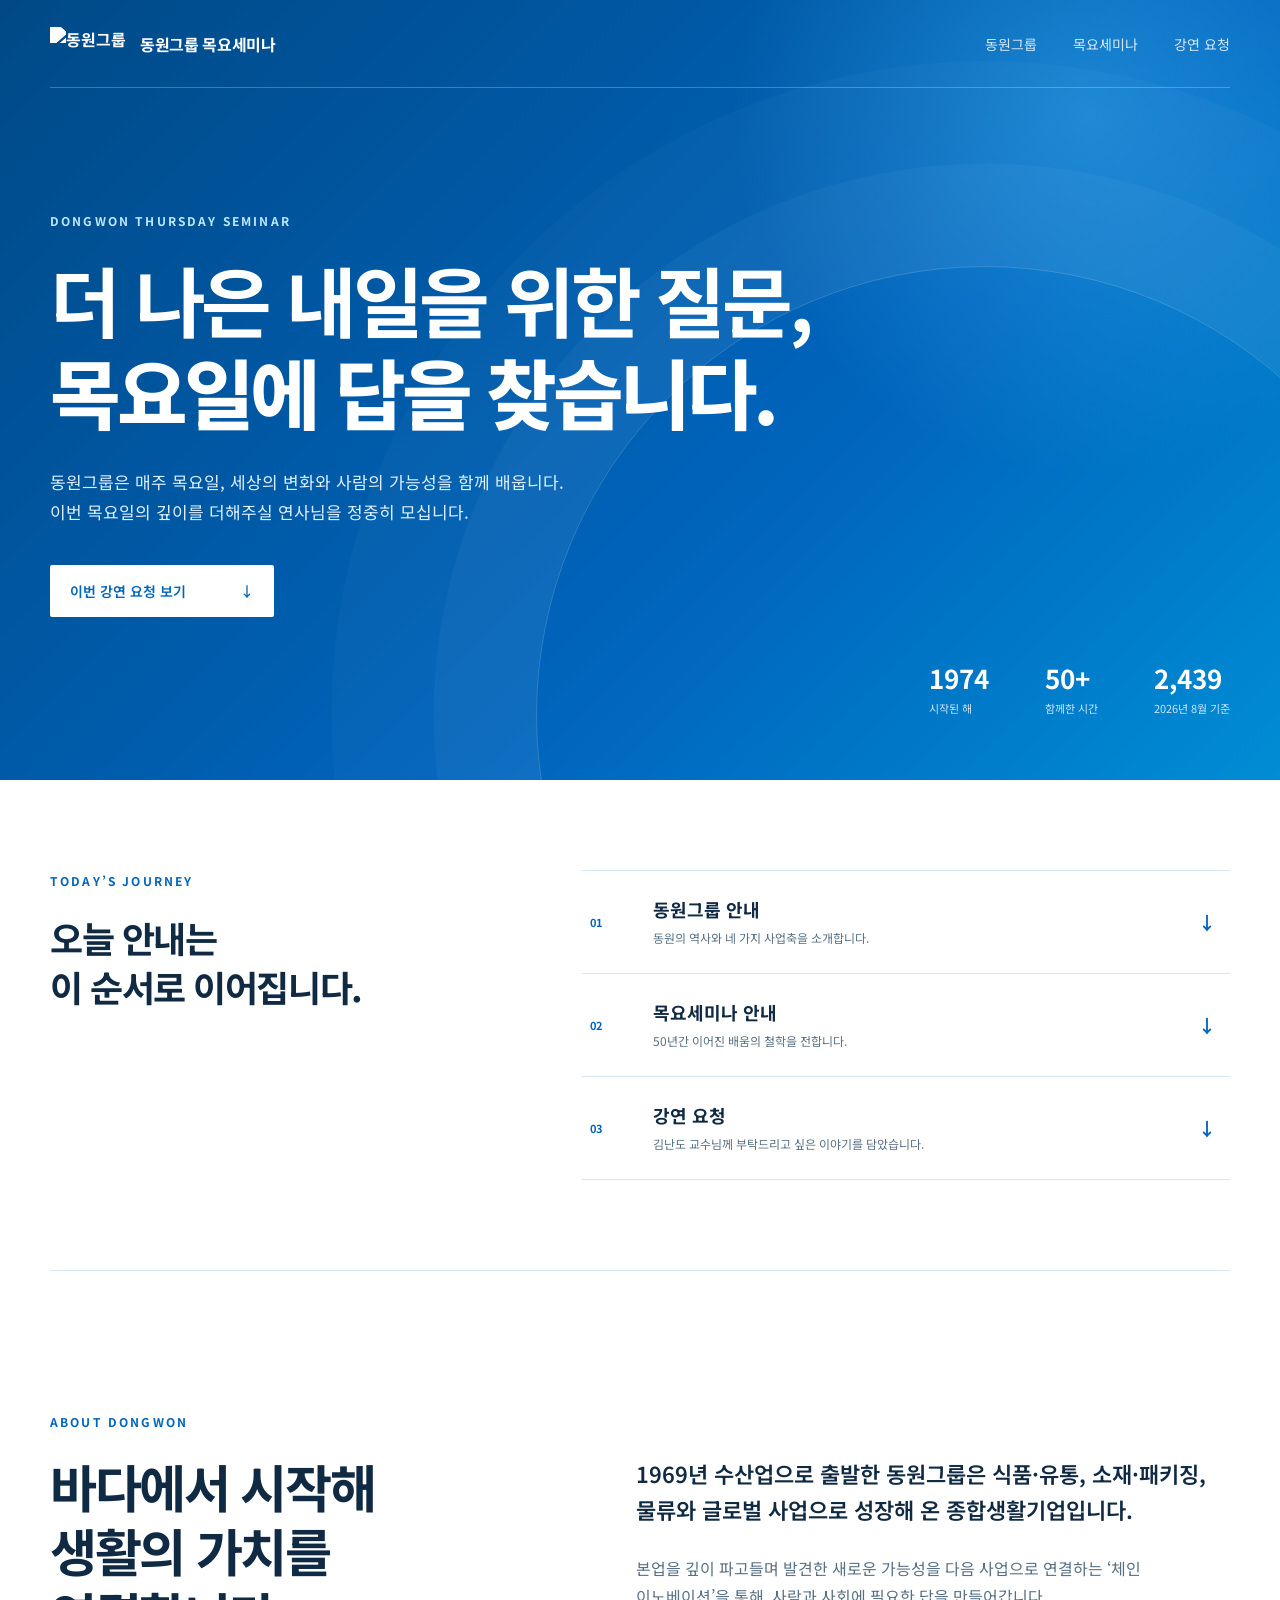
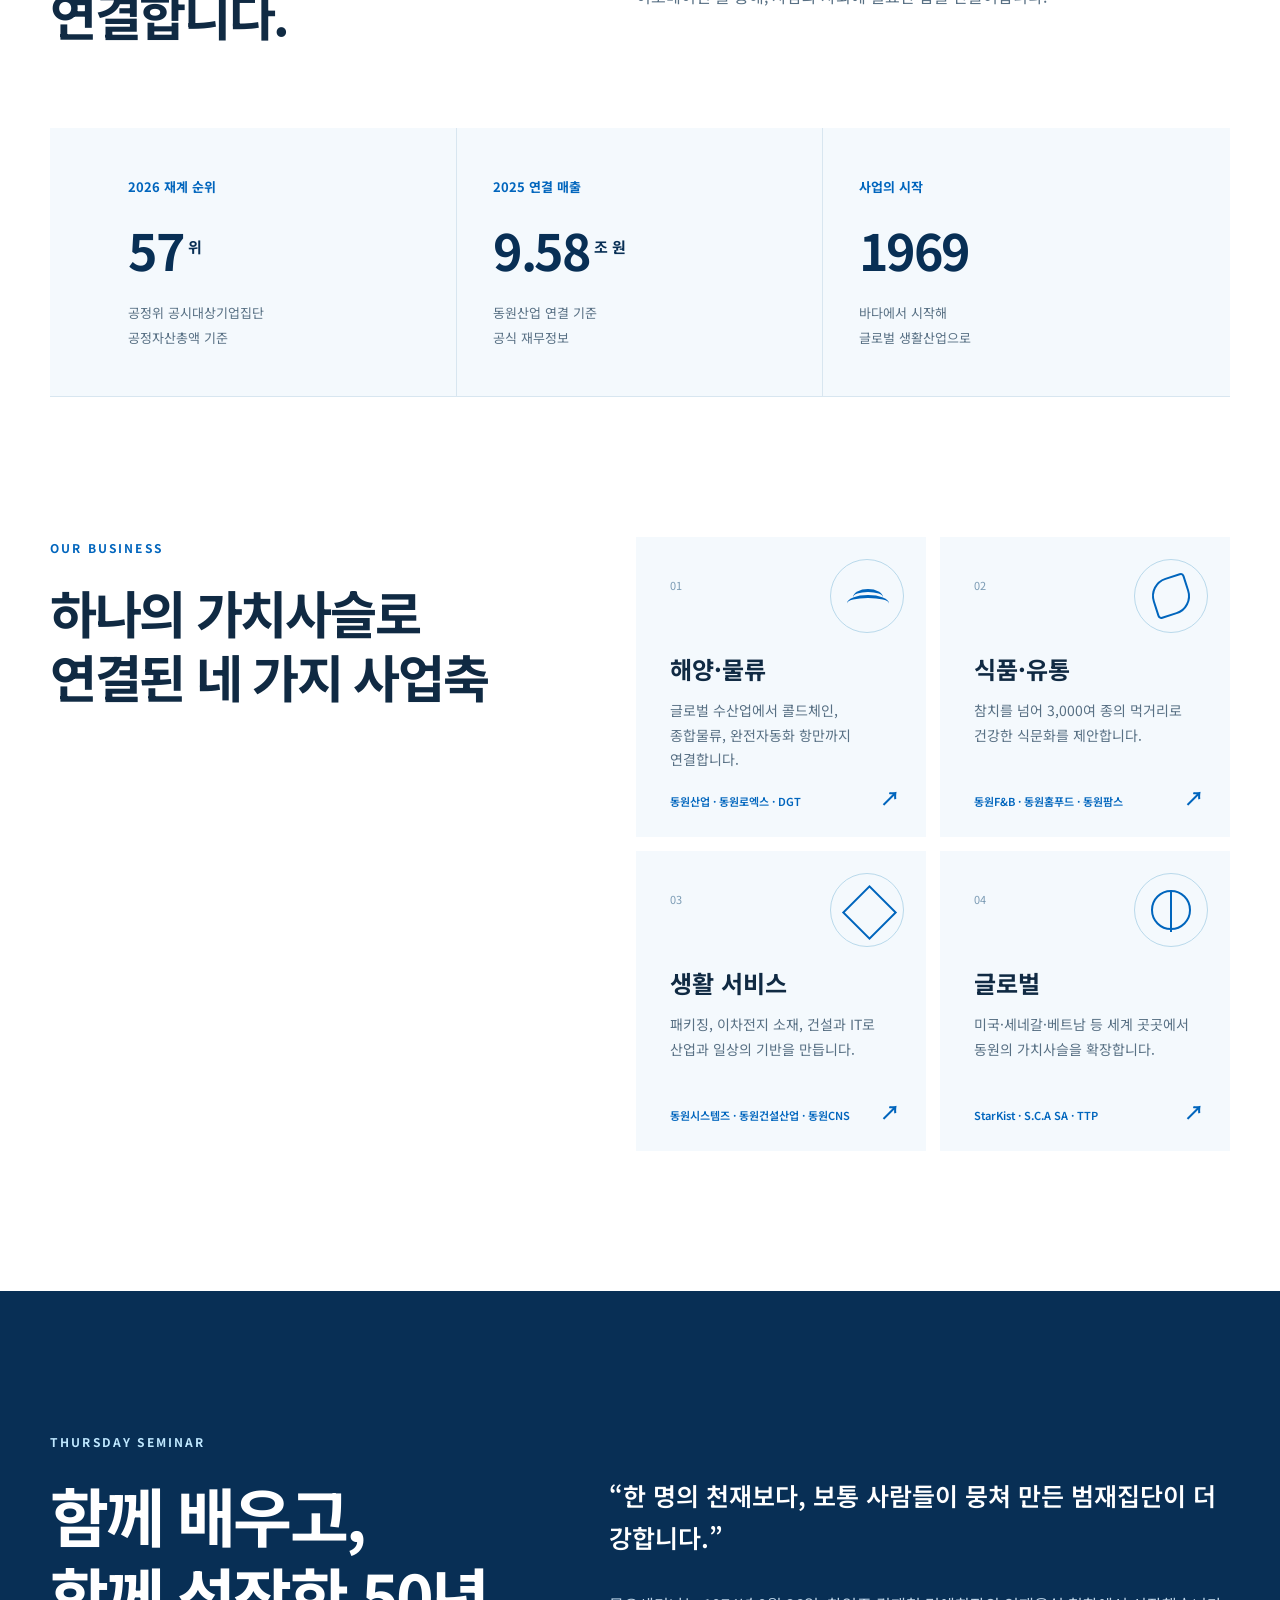
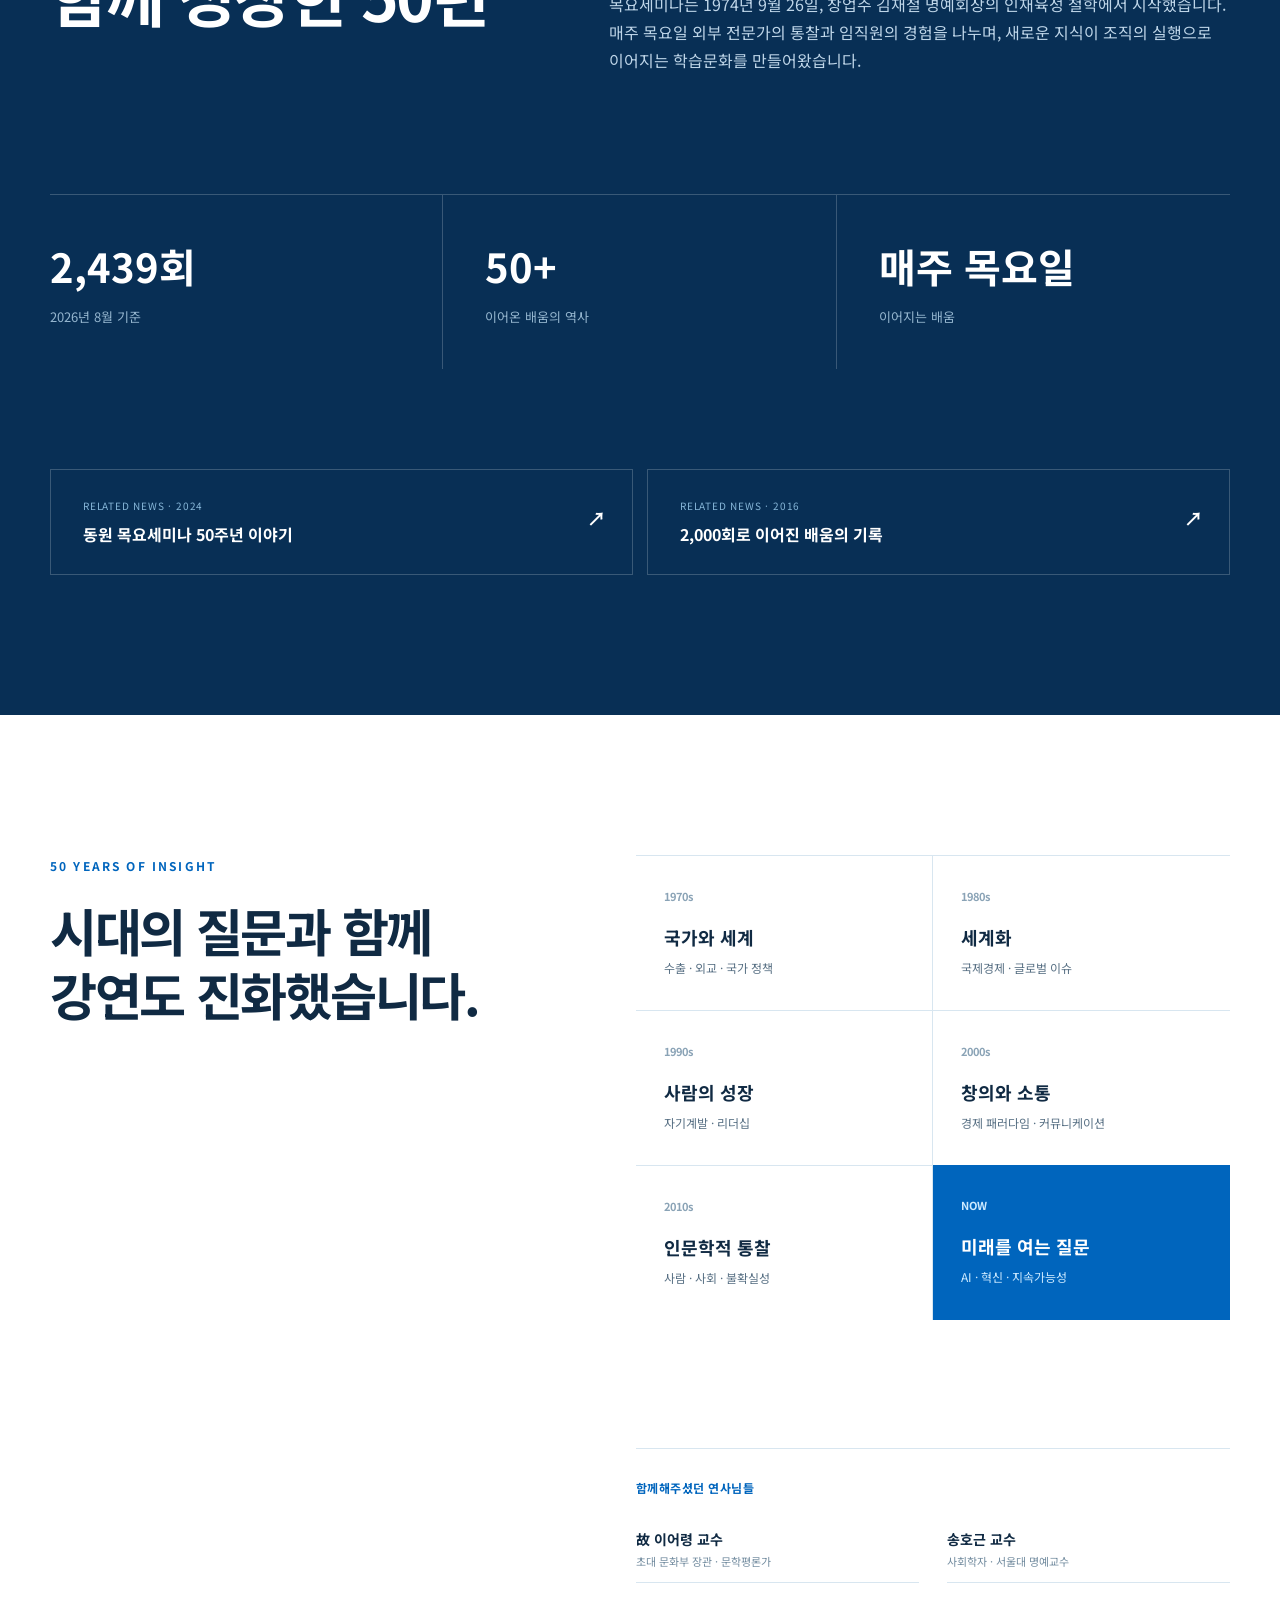
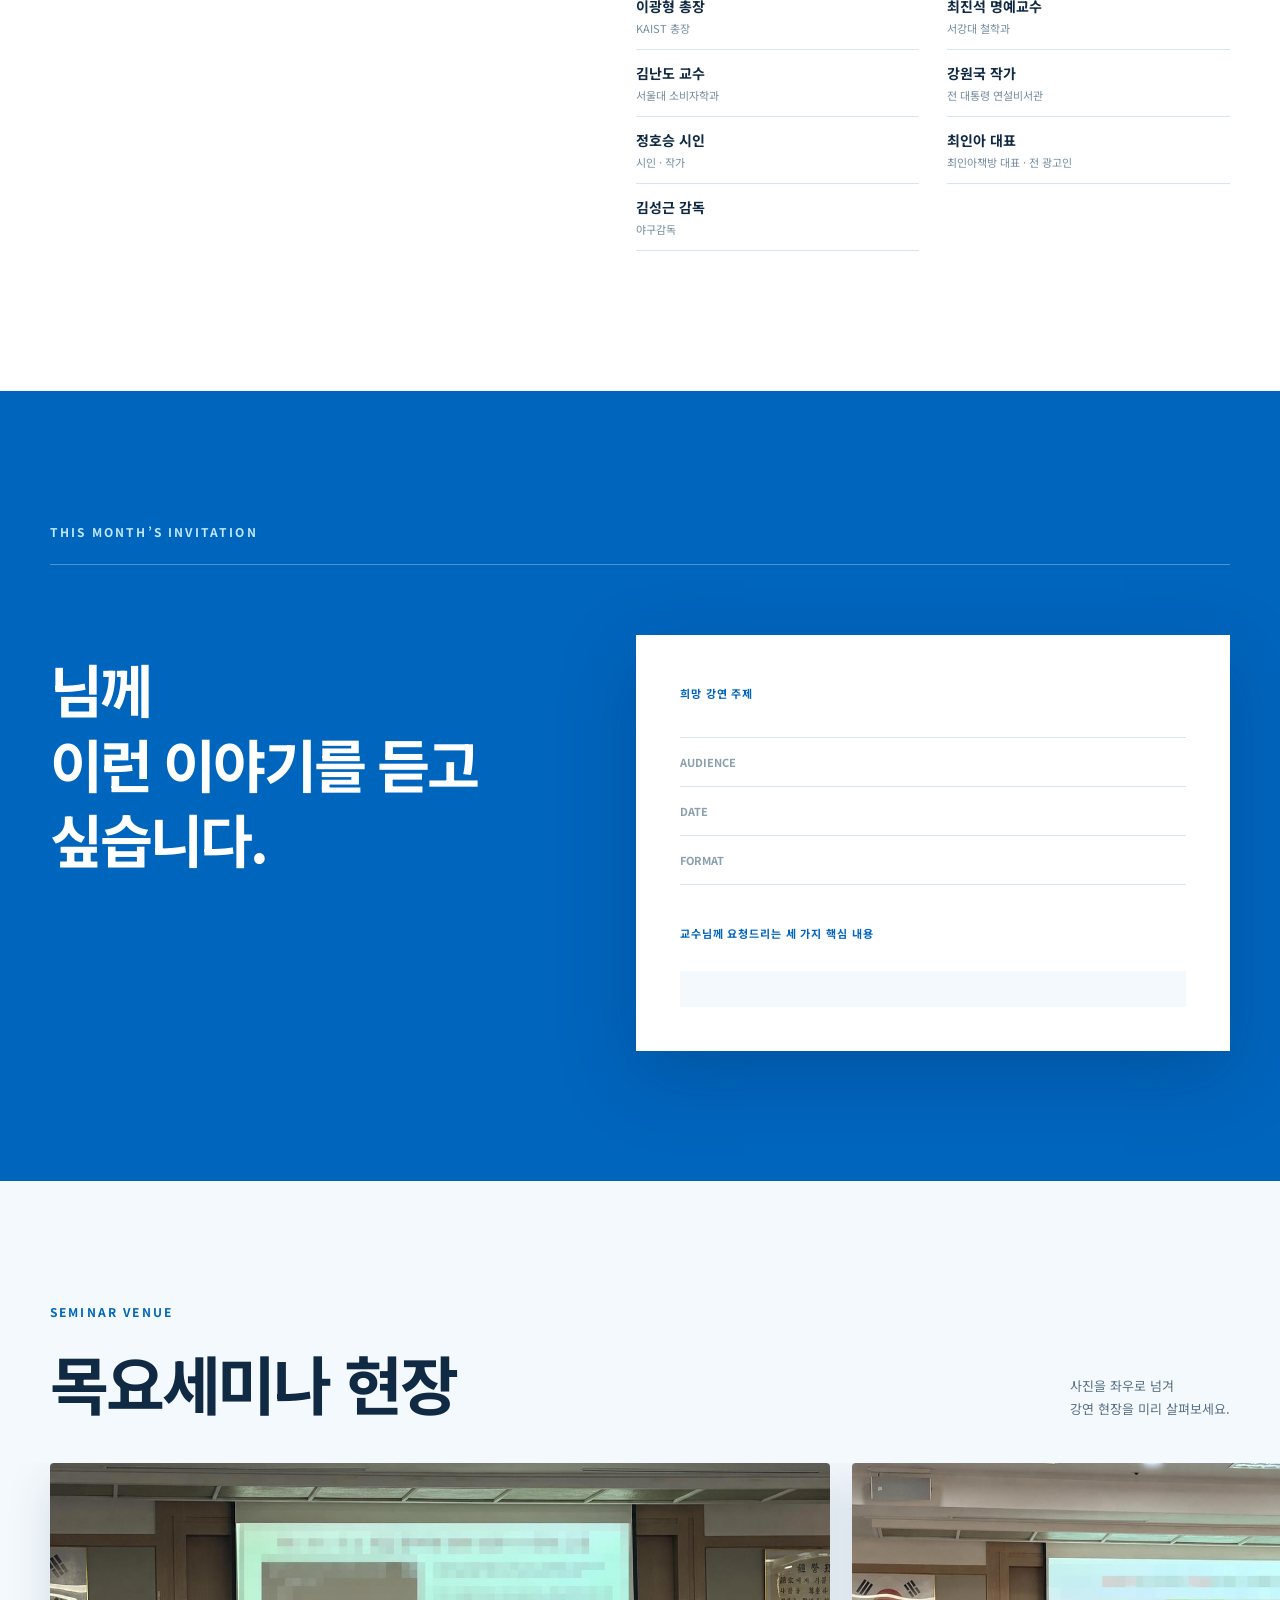
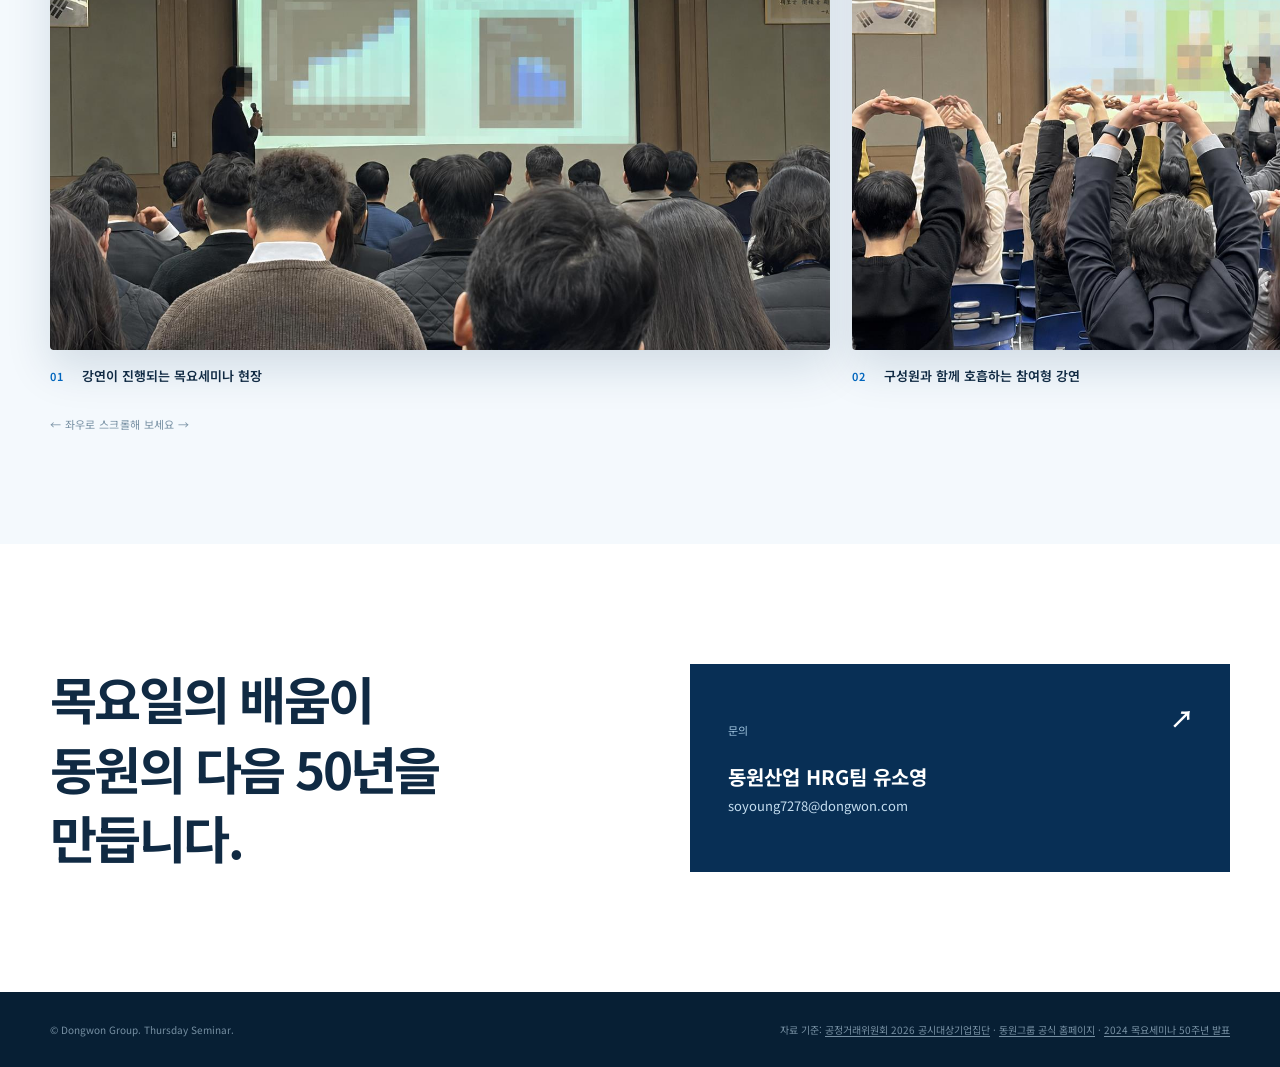
==== december/index.html @ 6bb2619d "Add December seminar invitation for Professor Kim Ran-do" ====
<!doctype html><html lang="ko"><head><meta charset="UTF-8" /><meta name="viewport" content="width=device-width, initial-scale=1.0" /><meta name="description" content="동원그룹과 목요세미나를 소개하고 김난도 교수님께 2026년 12월 강연을 정중히 제안드리는 안내 페이지입니다." /><meta name="theme-color" content="#0065bd" /><title>동원그룹 12월 목요세미나 | 김난도 교수님 초청 안내</title><link rel="preconnect" href="https://fonts.googleapis.com" /><link rel="preconnect" href="https://fonts.gstatic.com" crossorigin /><link href="https://fonts.googleapis.com/css2?family=Noto+Sans+KR:wght@400;500;600;700;800&display=swap" rel="stylesheet" /><link rel="stylesheet" href="../styles.css?v=20260730-final" /></head><body><header class="site-header"><a class="brand" href="#top" aria-label="동원그룹 목요세미나 처음으로"><span class="brand-ci"><img src="https://www.dongwon.com/asset/image/logo/ci_dongwon_group.svg" alt="동원그룹" /></span><span class="brand-title">동원그룹 목요세미나</span></a><nav aria-label="주요 메뉴"><a href="#dongwon">동원그룹</a><a href="#seminar">목요세미나</a><a href="#invitation">강연 요청</a></nav></header><main id="top"><section class="hero" aria-labelledby="hero-title"><div class="hero-lines" aria-hidden="true"></div><div class="hero-inner"><p class="eyebrow light">DONGWON THURSDAY SEMINAR</p><h1 id="hero-title">더 나은 내일을 위한 질문,<br /><span>목요일에 답을 찾습니다.</span></h1><p class="hero-copy"><span>동원그룹은 매주 목요일, 세상의 변화와 사람의 가능성을 함께 배웁니다.</span><span>이번 목요일의 깊이를 더해주실 연사님을 정중히 모십니다.</span></p><a class="button button-white" href="#invitation">이번 강연 요청 보기 <span aria-hidden="true">↓</span></a></div><div class="hero-index" aria-label="목요세미나 주요 수치"><div><strong>1974</strong><span>시작된 해</span></div><div><strong>50+</strong><span>함께한 시간</span></div><div><strong>2,439</strong><span>2026년 8월 기준</span></div></div></section><section class="journey" aria-labelledby="journey-title"><div class="journey-intro"><p class="eyebrow">TODAY’S JOURNEY</p><h2 id="journey-title">오늘 안내는<br />이 순서로 이어집니다.</h2></div><ol class="journey-list"><li><a href="#dongwon"><span>01</span><div><strong>동원그룹 안내</strong><p>동원의 역사와 네 가지 사업축을 소개합니다.</p></div><b aria-hidden="true">↓</b></a></li><li><a href="#seminar"><span>02</span><div><strong>목요세미나 안내</strong><p>50년간 이어진 배움의 철학을 전합니다.</p></div><b aria-hidden="true">↓</b></a></li><li><a href="#invitation"><span>03</span><div><strong>강연 요청</strong><p>김난도 교수님께 부탁드리고 싶은 이야기를 담았습니다.</p></div><b aria-hidden="true">↓</b></a></li></ol></section><section class="section intro" id="dongwon" aria-labelledby="dongwon-title"><div class="section-heading"><p class="eyebrow">ABOUT DONGWON</p><h2 id="dongwon-title">바다에서 시작해<br />생활의 가치를 연결합니다.</h2></div><div class="intro-copy"><p class="lead">1969년 수산업으로 출발한 동원그룹은 식품·유통, 소재·패키징, 물류와 글로벌 사업으로 성장해 온 종합생활기업입니다.</p><p>본업을 깊이 파고들며 발견한 새로운 가능성을 다음 사업으로 연결하는 ‘체인 이노베이션’을 통해, 사람과 사회에 필요한 답을 만들어갑니다.</p></div></section><section class="facts" aria-label="동원그룹 주요 현황"><article><p>2026 재계 순위</p><strong>57<sup>위</sup></strong><span>공정위 공시대상기업집단<br />공정자산총액 기준</span></article><article><p>2025 연결 매출</p><strong>9.58<sup>조 원</sup></strong><span>동원산업 연결 기준<br />공식 재무정보</span></article><article><p>사업의 시작</p><strong>1969</strong><span>바다에서 시작해<br />글로벌 생활산업으로</span></article></section><section class="section business" aria-labelledby="business-title"><div class="section-heading"><p class="eyebrow">OUR BUSINESS</p><h2 id="business-title">하나의 가치사슬로<br />연결된 네 가지 사업축</h2></div><div class="business-grid"><a href="https://www.dongwon.com/kr/business/dongwon-industries" target="_blank" rel="noreferrer" aria-label="동원그룹 해양·물류 사업 자세히 보기"><article><span class="business-number">01</span><div class="business-icon ocean" aria-hidden="true"></div><h3>해양·물류</h3><p>글로벌 수산업에서 콜드체인, 종합물류, 완전자동화 항만까지 연결합니다.</p><span class="companies">동원산업 · 동원로엑스 · DGT</span><b class="card-link" aria-hidden="true">↗</b></article></a><a href="https://www.dongwon.com/kr/business/dongwon-fnb" target="_blank" rel="noreferrer" aria-label="동원그룹 식품·유통 사업 자세히 보기"><article><span class="business-number">02</span><div class="business-icon food" aria-hidden="true"></div><h3>식품·유통</h3><p>참치를 넘어 3,000여 종의 먹거리로 건강한 식문화를 제안합니다.</p><span class="companies">동원F&amp;B · 동원홈푸드 · 동원팜스</span><b class="card-link" aria-hidden="true">↗</b></article></a><a href="https://www.dongwon.com/kr/business/dongwon-systems" target="_blank" rel="noreferrer" aria-label="동원그룹 생활 서비스 사업 자세히 보기"><article><span class="business-number">03</span><div class="business-icon life" aria-hidden="true"></div><h3>생활 서비스</h3><p>패키징, 이차전지 소재, 건설과 IT로 산업과 일상의 기반을 만듭니다.</p><span class="companies">동원시스템즈 · 동원건설산업 · 동원CNS</span><b class="card-link" aria-hidden="true">↗</b></article></a><a href="https://www.dongwon.com/kr/business/starkist" target="_blank" rel="noreferrer" aria-label="동원그룹 글로벌 사업 자세히 보기"><article><span class="business-number">04</span><div class="business-icon global" aria-hidden="true"></div><h3>글로벌</h3><p>미국·세네갈·베트남 등 세계 곳곳에서 동원의 가치사슬을 확장합니다.</p><span class="companies">StarKist · S.C.A SA · TTP</span><b class="card-link" aria-hidden="true">↗</b></article></a></div></section><section class="seminar" id="seminar" aria-labelledby="seminar-title"><div class="seminar-inner"><div class="section-heading inverse"><p class="eyebrow light">THURSDAY SEMINAR</p><h2 id="seminar-title">함께 배우고,<br />함께 성장한 50년</h2></div><div class="seminar-story"><p class="quote">“한 명의 천재보다, 보통 사람들이 뭉쳐 만든 범재집단이 더 강합니다.”</p><p>목요세미나는 1974년 9월 26일, 창업주 김재철 명예회장의 인재육성 철학에서 시작했습니다. 매주 목요일 외부 전문가의 통찰과 임직원의 경험을 나누며, 새로운 지식이 조직의 실행으로 이어지는 학습문화를 만들어왔습니다.</p></div><div class="seminar-stats"><div><strong>2,439회</strong><span>2026년 8월 기준</span></div><div><strong>50+</strong><span>이어온 배움의 역사</span></div><div><strong>매주 목요일</strong><span>이어지는 배움</span></div></div><div class="seminar-news"><a href="https://www.mk.co.kr/news/business/11125738" target="_blank" rel="noreferrer"><span>RELATED NEWS · 2024</span><strong>동원 목요세미나 50주년 이야기</strong><b aria-hidden="true">↗</b></a><a href="https://www.edaily.co.kr/News/Read?mediaCodeNo=257&newsId=02952006612680080" target="_blank" rel="noreferrer"><span>RELATED NEWS · 2016</span><strong>2,000회로 이어진 배움의 기록</strong><b aria-hidden="true">↗</b></a></div></div></section><section class="section evolution" aria-labelledby="evolution-title"><div class="section-heading"><p class="eyebrow">50 YEARS OF INSIGHT</p><h2 id="evolution-title">시대의 질문과 함께<br />강연도 진화했습니다.</h2></div><div class="timeline"><article><time>1970s</time><h3>국가와 세계</h3><p>수출 · 외교 · 국가 정책</p></article><article><time>1980s</time><h3>세계화</h3><p>국제경제 · 글로벌 이슈</p></article><article><time>1990s</time><h3>사람의 성장</h3><p>자기계발 · 리더십</p></article><article><time>2000s</time><h3>창의와 소통</h3><p>경제 패러다임 · 커뮤니케이션</p></article><article><time>2010s</time><h3>인문학적 통찰</h3><p>사람 · 사회 · 불확실성</p></article><article class="active"><time>NOW</time><h3>미래를 여는 질문</h3><p>AI · 혁신 · 지속가능성</p></article></div><div class="speakers"><p>함께해주셨던 연사님들</p><ul><li><strong>故 이어령 교수</strong><span>초대 문화부 장관 · 문학평론가</span></li><li><strong>송호근 교수</strong><span>사회학자 · 서울대 명예교수</span></li><li><strong>이광형 총장</strong><span>KAIST 총장</span></li><li><strong>최진석 명예교수</strong><span>서강대 철학과</span></li><li><strong>김난도 교수</strong><span>서울대 소비자학과</span></li><li><strong>강원국 작가</strong><span>전 대통령 연설비서관</span></li><li><strong>정호승 시인</strong><span>시인 · 작가</span></li><li><strong>최인아 대표</strong><span>최인아책방 대표 · 전 광고인</span></li><li><strong>김성근 감독</strong><span>야구감독</span></li></ul></div></section><section class="invitation" id="invitation" aria-labelledby="invite-title"><div class="invite-top"><p class="eyebrow light">THIS MONTH’S INVITATION</p><p class="invite-month" id="brief-month"></p></div><div class="invite-grid"><div class="invite-title"><p id="brief-kicker"></p><h2 id="invite-title"><span id="brief-speaker"></span>님께<br />이런 이야기를 듣고 싶습니다.</h2></div><div class="brief-card"><div class="brief-topic"><span>희망 강연 주제</span><h3 id="brief-topic"></h3></div><p id="brief-background"></p><dl><div><dt>Audience</dt><dd id="brief-audience"></dd></div><div><dt>Date</dt><dd id="brief-date"></dd></div><div><dt>Format</dt><dd id="brief-format"></dd></div></dl><div class="questions"><span>교수님께 요청드리는 세 가지 핵심 내용</span><ol id="brief-questions"></ol></div><p class="brief-note" id="brief-note"></p></div></div></section><section class="venue-gallery" aria-labelledby="venue-title"><div class="venue-heading"><div><p class="eyebrow">SEMINAR VENUE</p><h2 id="venue-title">목요세미나 현장</h2></div><p class="venue-guide">사진을 좌우로 넘겨<br />강연 현장을 미리 살펴보세요.</p></div><div class="venue-scroll" tabindex="0" role="region" aria-label="목요세미나 현장 사진. 좌우로 스크롤하여 볼 수 있습니다."><figure><img src="../assets/seminar-venue-1.jpg" alt="연사 얼굴과 발표자료를 모자이크 처리한 목요세미나 강연 현장" loading="lazy" /><figcaption><span>01</span> 강연이 진행되는 목요세미나 현장</figcaption></figure><figure><img src="../assets/seminar-venue-2.jpg" alt="연사 얼굴과 교육자료를 모자이크 처리한 참여형 목요세미나 현장" loading="lazy" /><figcaption><span>02</span> 구성원과 함께 호흡하는 참여형 강연</figcaption></figure><figure><img src="../assets/seminar-venue-3.jpg" alt="스크린과 연단이 마련된 동원그룹 목요세미나 강연장" loading="lazy" /><figcaption><span>03</span> 연사를 맞이할 목요세미나 강연장</figcaption></figure></div><p class="venue-swipe" aria-hidden="true">← 좌우로 스크롤해 보세요 →</p></section><section class="closing"><p>목요일의 배움이<br />동원의 다음 50년을 만듭니다.</p><a class="contact-link" href="mailto:soyoung7278@dongwon.com?subject=%EB%8F%99%EC%9B%90%EA%B7%B8%EB%A3%B9%20%EB%AA%A9%EC%9A%94%EC%84%B8%EB%AF%B8%EB%82%98%20%EB%AC%B8%EC%9D%98"><span>문의</span><strong>동원산업 HRG팀 유소영</strong><em>soyoung7278@dongwon.com</em><b aria-hidden="true">↗</b></a></section></main><footer><span>© Dongwon Group. Thursday Seminar.</span><span class="sources">자료 기준: <a href="https://www.korea.kr/briefing/policyBriefingView.do?newsId=156759051" target="_blank" rel="noreferrer">공정거래위원회 2026 공시대상기업집단</a> · <a href="https://www.dongwon.com/kr" target="_blank" rel="noreferrer">동원그룹 공식 홈페이지</a> · <a href="https://www.mk.co.kr/news/business/11125738" target="_blank" rel="noreferrer">2024 목요세미나 50주년 발표</a></span></footer><a class="mobile-contact" href="mailto:soyoung7278@dongwon.com?subject=%EB%8F%99%EC%9B%90%EA%B7%B8%EB%A3%B9%20%EB%AA%A9%EC%9A%94%EC%84%B8%EB%AF%B8%EB%82%98%20%EB%AC%B8%EC%9D%98">유소영 담당자에게 문의하기</a><script src="./content/monthly-brief.js"></script><script src="../script.js"></script></body></html>
---- styles.css ----
:root {
  --blue: #0065bd;
  --deep: #003b72;
  --navy: #082f55;
  --sky: #dff3ff;
  --pale: #f4f9fd;
  --ink: #102a43;
  --muted: #587084;
  --line: #d8e6f0;
  --white: #fff;
}

* { box-sizing: border-box; }
html { scroll-behavior: smooth; }
body {
  margin: 0;
  color: var(--ink);
  background: var(--white);
  font-family: "Noto Sans KR", Arial, sans-serif;
  word-break: keep-all;
}
a { color: inherit; text-decoration: none; }
p { margin: 0; line-height: 1.75; }

.site-header {
  position: absolute;
  z-index: 10;
  top: 0;
  left: 50%;
  width: min(1180px, calc(100% - 48px));
  height: 88px;
  display: flex;
  align-items: center;
  justify-content: space-between;
  color: var(--white);
  transform: translateX(-50%);
  border-bottom: 1px solid rgba(255,255,255,.24);
}
body > .site-header ~ .site-header { display: none; }
.brand {
  display: flex;
  align-items: center;
  gap: 14px;
  font-weight: 700;
}
.brand-ci {
  display: flex;
  align-items: center;
  height: 38px;
}
.brand-ci img {
  display: block;
  width: auto;
  height: 34px;
  filter: brightness(0) invert(1);
}
.brand-title {
  font-size: 16px;
  letter-spacing: -.02em;
}
nav { display: flex; gap: 36px; font-size: 14px; }
nav a { opacity: .82; transition: opacity .2s; }
nav a:hover, nav a:focus-visible { opacity: 1; }

.hero {
  position: relative;
  min-height: 780px;
  overflow: hidden;
  color: var(--white);
  background:
    radial-gradient(circle at 85% 15%, rgba(71,192,255,.38), transparent 28%),
    linear-gradient(135deg, #004986 0%, #0065bd 62%, #008dd4 100%);
}
.hero::after {
  content: "";
  position: absolute;
  right: -12vw;
  bottom: -30vw;
  width: 70vw;
  height: 70vw;
  border: 1px solid rgba(255,255,255,.18);
  border-radius: 50%;
  box-shadow: 0 0 0 8vw rgba(255,255,255,.035), 0 0 0 16vw rgba(255,255,255,.025);
}
.hero-lines {
  position: absolute;
  inset: 0;
  opacity: .2;
  background-image: linear-gradient(90deg, transparent 49.9%, rgba(255,255,255,.3) 50%, transparent 50.1%);
  background-size: 25% 100%;
}
.hero-inner {
  position: relative;
  z-index: 2;
  width: min(1180px, calc(100% - 48px));
  margin: 0 auto;
  padding-top: 210px;
}
.eyebrow {
  margin-bottom: 22px;
  color: var(--blue);
  font-size: 12px;
  font-weight: 700;
  letter-spacing: .18em;
}
.eyebrow.light { color: #bfe8ff; }
.hero h1 {
  max-width: 860px;
  margin: 0;
  font-size: clamp(46px, 6vw, 80px);
  line-height: 1.2;
  letter-spacing: -.055em;
}
.hero h1 span {
  font-family: "Noto Sans KR", Arial, sans-serif;
  font-weight: 800;
  letter-spacing: -.055em;
}
.hero-copy { max-width: none; margin: 30px 0 38px; color: #dcefff; font-size: 17px; }
.hero-copy span { display: block; white-space: nowrap; }
.button {
  display: inline-flex;
  align-items: center;
  gap: 54px;
  padding: 16px 20px;
  border-radius: 2px;
  font-size: 14px;
  font-weight: 600;
}
.button-white { color: var(--blue); background: var(--white); }
.hero-index {
  position: absolute;
  z-index: 2;
  right: max(24px, calc((100vw - 1180px) / 2));
  bottom: 64px;
  display: flex;
  gap: 56px;
}
.hero-index div { display: grid; gap: 4px; }
.hero-index strong { font-size: 26px; }
.hero-index span { color: #c7e5f8; font-size: 11px; }

.journey {
  display: grid;
  grid-template-columns: .8fr 1.2fr;
  gap: 100px;
  width: min(1180px, calc(100% - 48px));
  margin: 0 auto;
  padding: 90px 0;
  border-bottom: 1px solid var(--line);
}
.journey-intro h2 { margin: 0; font-size: 36px; line-height: 1.35; letter-spacing: -.04em; }
.journey-list { margin: 0; padding: 0; list-style: none; }
.journey-list li { border-top: 1px solid var(--line); }
.journey-list li:last-child { border-bottom: 1px solid var(--line); }
.journey-list a { display: grid; grid-template-columns: 45px 1fr 24px; gap: 18px; align-items: center; padding: 25px 8px; }
.journey-list a > span { color: var(--blue); font-size: 11px; font-weight: 700; }
.journey-list strong { display: block; margin-bottom: 5px; font-size: 18px; }
.journey-list p { color: var(--muted); font-size: 12px; }
.journey-list b { color: var(--blue); font-size: 18px; transition: transform .2s; }
.journey-list a:hover b { transform: translateY(4px); }

.section {
  width: min(1180px, calc(100% - 48px));
  margin: 0 auto;
  padding: 140px 0;
}
.intro, .business, .evolution { display: grid; grid-template-columns: .9fr 1.1fr; gap: 100px; }
.section-heading h2 {
  margin: 0;
  font-size: clamp(36px, 4vw, 54px);
  line-height: 1.25;
  letter-spacing: -.045em;
}
.intro-copy { padding-top: 44px; color: var(--muted); }
.intro-copy .lead { margin-bottom: 26px; color: var(--ink); font-size: 22px; font-weight: 600; line-height: 1.65; }

.facts {
  display: grid;
  grid-template-columns: repeat(3, 1fr);
  width: min(1180px, calc(100% - 48px));
  margin: -58px auto 0;
  padding: 0 42px;
  background: var(--pale);
}
.facts article { min-height: 255px; padding: 48px 36px; border-right: 1px solid var(--line); }
.facts article:last-child { border: 0; }
.facts p { color: var(--blue); font-size: 13px; font-weight: 700; }
.facts strong { display: block; margin: 14px 0; color: var(--navy); font-size: 50px; letter-spacing: -.05em; }
.facts sup { margin-left: 5px; font-size: 15px; letter-spacing: 0; }
.facts span { color: var(--muted); font-size: 13px; line-height: 1.6; }

.business { border-top: 1px solid var(--line); }
.business-grid { display: grid; grid-template-columns: 1fr 1fr; gap: 14px; }
.business-grid article {
  position: relative;
  min-height: 300px;
  padding: 34px;
  overflow: hidden;
  background: var(--pale);
  transition: transform .25s, background .25s;
}
.business-grid article:hover { transform: translateY(-4px); background: #eaf6ff; }
.business-number { color: #7b9bb4; font-size: 11px; }
.business-grid h3 { margin: 56px 0 12px; font-size: 24px; }
.business-grid p { color: var(--muted); font-size: 14px; }
.companies { position: absolute; bottom: 28px; color: var(--blue); font-size: 11px; font-weight: 600; }
.card-link { position: absolute; right: 26px; bottom: 25px; color: var(--blue); font-size: 20px; }
.business-icon {
  position: absolute;
  top: 22px;
  right: 22px;
  width: 74px;
  height: 74px;
  border: 1px solid #b9d9eb;
  border-radius: 50%;
}
.business-icon::before, .business-icon::after { content: ""; position: absolute; }
.ocean::before { left: 16px; top: 35px; width: 42px; height: 14px; border-top: 3px solid var(--blue); border-radius: 50%; }
.ocean::after { left: 22px; top: 29px; width: 30px; height: 14px; border-top: 3px solid var(--blue); border-radius: 50%; }
.food::before { inset: 17px; border: 2px solid var(--blue); border-radius: 50% 4px 50% 4px; transform: rotate(-18deg); }
.life::before { left: 19px; top: 19px; width: 35px; height: 35px; border: 2px solid var(--blue); transform: rotate(45deg); }
.global::before { inset: 16px; border: 2px solid var(--blue); border-radius: 50%; }
.global::after { left: 35px; top: 16px; width: 2px; height: 42px; background: var(--blue); }

.seminar { color: var(--white); background: var(--navy); }
.seminar-inner {
  display: grid;
  grid-template-columns: .85fr 1.15fr;
  gap: 100px;
  width: min(1180px, calc(100% - 48px));
  margin: 0 auto;
  padding: 140px 0;
}
.section-heading.inverse h2 { font-size: clamp(42px, 5vw, 65px); }
.seminar-story { padding-top: 44px; color: #bed5e8; }
.seminar-story .quote {
  margin-bottom: 32px;
  color: var(--white);
  font-size: 25px;
  font-weight: 600;
  line-height: 1.65;
}
.seminar-stats {
  grid-column: 1 / -1;
  display: grid;
  grid-template-columns: repeat(3, 1fr);
  margin-top: 20px;
  border-top: 1px solid rgba(255,255,255,.2);
}
.seminar-stats div { padding: 42px 0; border-right: 1px solid rgba(255,255,255,.2); }
.seminar-stats div:not(:first-child) { padding-left: 42px; }
.seminar-stats div:last-child { border: 0; }
.seminar-stats strong { display: block; margin-bottom: 8px; font-size: 40px; }
.seminar-stats span { color: #95b6cf; font-size: 13px; }
.seminar-news {
  grid-column: 1 / -1;
  display: grid;
  grid-template-columns: 1fr 1fr;
  gap: 14px;
}
.seminar-news a {
  position: relative;
  display: grid;
  gap: 9px;
  padding: 28px 32px;
  border: 1px solid rgba(255,255,255,.2);
  transition: background .2s;
}
.seminar-news a:hover { background: rgba(255,255,255,.08); }
.seminar-news span { color: #86b6d8; font-size: 10px; letter-spacing: .08em; }
.seminar-news strong { padding-right: 28px; font-size: 16px; }
.seminar-news b { position: absolute; right: 26px; top: 34px; font-size: 19px; }

.timeline { display: grid; grid-template-columns: 1fr 1fr; }
.timeline article { min-height: 155px; padding: 26px 28px; border-top: 1px solid var(--line); }
.timeline article:nth-child(odd) { border-right: 1px solid var(--line); }
.timeline time { color: #8aa3b6; font-size: 11px; font-weight: 700; }
.timeline h3 { margin: 18px 0 7px; font-size: 18px; }
.timeline p { color: var(--muted); font-size: 12px; }
.timeline .active { color: var(--white); background: var(--blue); border: 0; }
.timeline .active time, .timeline .active p { color: #cceaff; }
.speakers {
  grid-column: 2;
  margin-top: 28px;
  padding-top: 28px;
  border-top: 1px solid var(--line);
}
.speakers > p {
  margin-bottom: 18px;
  color: var(--blue);
  font-size: 12px;
  font-weight: 700;
  letter-spacing: .04em;
}
.speakers ul {
  display: grid;
  grid-template-columns: 1fr 1fr;
  gap: 0 28px;
  margin: 0;
  padding: 0;
  list-style: none;
}
.speakers li {
  display: grid;
  gap: 4px;
  padding: 13px 0;
  border-bottom: 1px solid var(--line);
}
.speakers strong {
  color: var(--ink);
  font-size: 14px;
}
.speakers span {
  color: #748da0;
  font-size: 11px;
}

.invitation { padding: 130px max(24px, calc((100vw - 1180px) / 2)); color: var(--white); background: var(--blue); }
.invite-top { display: flex; justify-content: space-between; border-bottom: 1px solid rgba(255,255,255,.3); }
.invite-month { color: #c8eaff; font-size: 13px; }
.invite-grid { display: grid; grid-template-columns: .9fr 1.1fr; gap: 100px; padding-top: 70px; }
.invite-title > p { margin-bottom: 16px; color: #c8eaff; font-size: 15px; }
.invite-title h2 { margin: 0; font-size: clamp(38px, 4.5vw, 60px); line-height: 1.3; letter-spacing: -.05em; }
.brief-card { padding: 44px; color: var(--ink); background: var(--white); box-shadow: 0 24px 70px rgba(0,38,80,.25); }
.brief-topic > span, .questions > span { color: var(--blue); font-size: 11px; font-weight: 700; letter-spacing: .08em; }
.brief-topic h3 { margin: 13px 0 25px; font-size: 28px; line-height: 1.5; }
.brief-card > p { color: var(--muted); font-size: 14px; }
.brief-card dl { margin: 34px 0; border-top: 1px solid var(--line); }
.brief-card dl div { display: grid; grid-template-columns: 100px 1fr; padding: 16px 0; border-bottom: 1px solid var(--line); }
.brief-card dt { color: #8aa0b1; font-size: 11px; font-weight: 700; text-transform: uppercase; }
.brief-card dd { margin: 0; font-size: 13px; font-weight: 600; }
.questions ol { margin: 17px 0 0; padding-left: 20px; }
.questions li { margin: 9px 0; padding-left: 5px; font-size: 14px; line-height: 1.7; }
.questions li + li { margin-top: 20px; }
.questions li strong { display: block; margin-bottom: 5px; color: var(--ink); font-size: 15px; }
.questions li p { color: var(--muted); font-size: 12px; line-height: 1.75; }
.brief-card .brief-note { margin-top: 28px; padding: 18px; color: #45657e; background: var(--pale); font-size: 12px; }

.venue-gallery {
  overflow: hidden;
  padding: 120px 0 110px;
  background: var(--pale);
}
.venue-heading {
  display: flex;
  align-items: end;
  justify-content: space-between;
  gap: 48px;
  width: min(1180px, calc(100% - 48px));
  margin: 0 auto 42px;
}
.venue-heading h2 {
  margin: 12px 0 0;
  font-size: clamp(38px, 5vw, 64px);
  line-height: 1.2;
  letter-spacing: -.05em;
}
.venue-guide {
  color: var(--muted);
  font-size: 13px;
}
.venue-scroll {
  display: flex;
  gap: 22px;
  width: 100%;
  overflow-x: auto;
  padding: 0 max(24px, calc((100vw - 1180px) / 2)) 24px;
  scroll-padding-inline: max(24px, calc((100vw - 1180px) / 2));
  scroll-snap-type: x mandatory;
  overscroll-behavior-inline: contain;
  -webkit-overflow-scrolling: touch;
}
.venue-scroll:focus-visible {
  outline: 3px solid rgba(0, 101, 189, .35);
  outline-offset: -3px;
}
.venue-scroll figure {
  flex: 0 0 min(780px, 72vw);
  margin: 0;
  scroll-snap-align: start;
}
.venue-scroll img {
  display: block;
  width: 100%;
  aspect-ratio: 16 / 10;
  object-fit: cover;
  border-radius: 4px;
  box-shadow: 0 18px 45px rgba(8, 47, 85, .14);
}
.venue-scroll figcaption {
  display: flex;
  gap: 18px;
  align-items: center;
  padding-top: 16px;
  color: var(--ink);
  font-size: 13px;
  font-weight: 600;
}
.venue-scroll figcaption span {
  color: var(--blue);
  font-size: 11px;
  letter-spacing: .08em;
}
.venue-scroll::-webkit-scrollbar { height: 5px; }
.venue-scroll::-webkit-scrollbar-track { background: #dce9f2; }
.venue-scroll::-webkit-scrollbar-thumb { background: var(--blue); border-radius: 999px; }
.venue-swipe {
  width: min(1180px, calc(100% - 48px));
  margin: 6px auto 0;
  color: #7790a3;
  font-size: 11px;
  letter-spacing: .03em;
}

.closing {
  display: grid;
  grid-template-columns: 1fr 1fr;
  gap: 100px;
  width: min(1180px, calc(100% - 48px));
  margin: 0 auto;
  padding: 120px 0;
}
.closing > p { font-size: clamp(32px, 4vw, 52px); font-weight: 700; line-height: 1.35; letter-spacing: -.05em; }
.contact-link {
  position: relative;
  display: grid;
  align-content: center;
  padding: 38px;
  color: var(--white);
  background: var(--navy);
  transition: background .25s, transform .25s;
}
.contact-link:hover { background: var(--blue); transform: translateY(-3px); }
.contact-link span { margin-bottom: 24px; color: #9fc3dd; font-size: 11px; }
.contact-link strong { font-size: 20px; }
.contact-link em { margin-top: 5px; color: #c5def0; font-size: 13px; font-style: normal; }
.contact-link b { position: absolute; top: 36px; right: 36px; font-size: 24px; }

footer {
  display: flex;
  justify-content: space-between;
  gap: 30px;
  padding: 30px max(24px, calc((100vw - 1180px) / 2));
  color: #7790a3;
  background: #071f34;
  font-size: 10px;
}
footer a { text-decoration: underline; text-underline-offset: 2px; }
.mobile-contact { display: none; }

@media (max-width: 820px) {
  body { padding-bottom: 58px; }
  .site-header { height: 70px; }
  nav { display: none; }
  .hero { min-height: 720px; }
  .hero-inner { padding-top: 155px; }
  .hero h1 { font-size: 44px; }
  .hero-copy { font-size: 15px; }
  .hero-copy span { white-space: normal; }
  .hero-index { left: 24px; right: 24px; bottom: 50px; gap: 0; justify-content: space-between; }
  .hero-index strong { font-size: 22px; }
  .section { padding: 90px 0; }
  .journey, .intro, .business, .evolution, .seminar-inner, .invite-grid, .closing { grid-template-columns: 1fr; gap: 48px; }
  .journey { padding: 70px 0; }
  .intro-copy, .seminar-story { padding-top: 0; }
  .facts { grid-template-columns: 1fr; padding: 0 26px; margin-top: 0; }
  .facts article { min-height: 190px; border-right: 0; border-bottom: 1px solid var(--line); }
  .business-grid { grid-template-columns: 1fr; }
  .seminar-inner { padding: 90px 0; }
  .seminar-stats { grid-template-columns: 1fr; }
  .seminar-stats div, .seminar-stats div:not(:first-child) { padding: 26px 0; border-right: 0; border-bottom: 1px solid rgba(255,255,255,.2); }
  .seminar-news { grid-template-columns: 1fr; }
  .timeline { grid-template-columns: 1fr; }
  .timeline article:nth-child(odd) { border-right: 0; }
  .speakers { grid-column: 1; }
  .speakers ul { grid-template-columns: 1fr; }
  .invitation { padding-top: 90px; padding-bottom: 90px; }
  .invite-month { display: none; }
  .brief-card { padding: 28px 24px; }
  .venue-gallery { padding: 86px 0 78px; }
  .venue-heading { align-items: start; flex-direction: column; gap: 20px; margin-bottom: 30px; }
  .venue-guide br { display: none; }
  .venue-scroll { gap: 14px; }
  .venue-scroll figure { flex-basis: 86vw; }
  .venue-scroll img { aspect-ratio: 4 / 3; }
  .closing { padding: 90px 0; }
  footer { flex-direction: column; }
  .mobile-contact {
    position: fixed;
    z-index: 20;
    display: grid;
    place-items: center;
    left: 0;
    right: 0;
    bottom: 0;
    height: 58px;
    color: var(--white);
    background: var(--blue);
    font-size: 14px;
    font-weight: 700;
    box-shadow: 0 -8px 28px rgba(0,47,91,.18);
  }
}

@media (prefers-reduced-motion: reduce) {
  html { scroll-behavior: auto; }
  *, *::before, *::after { transition: none !important; }
}
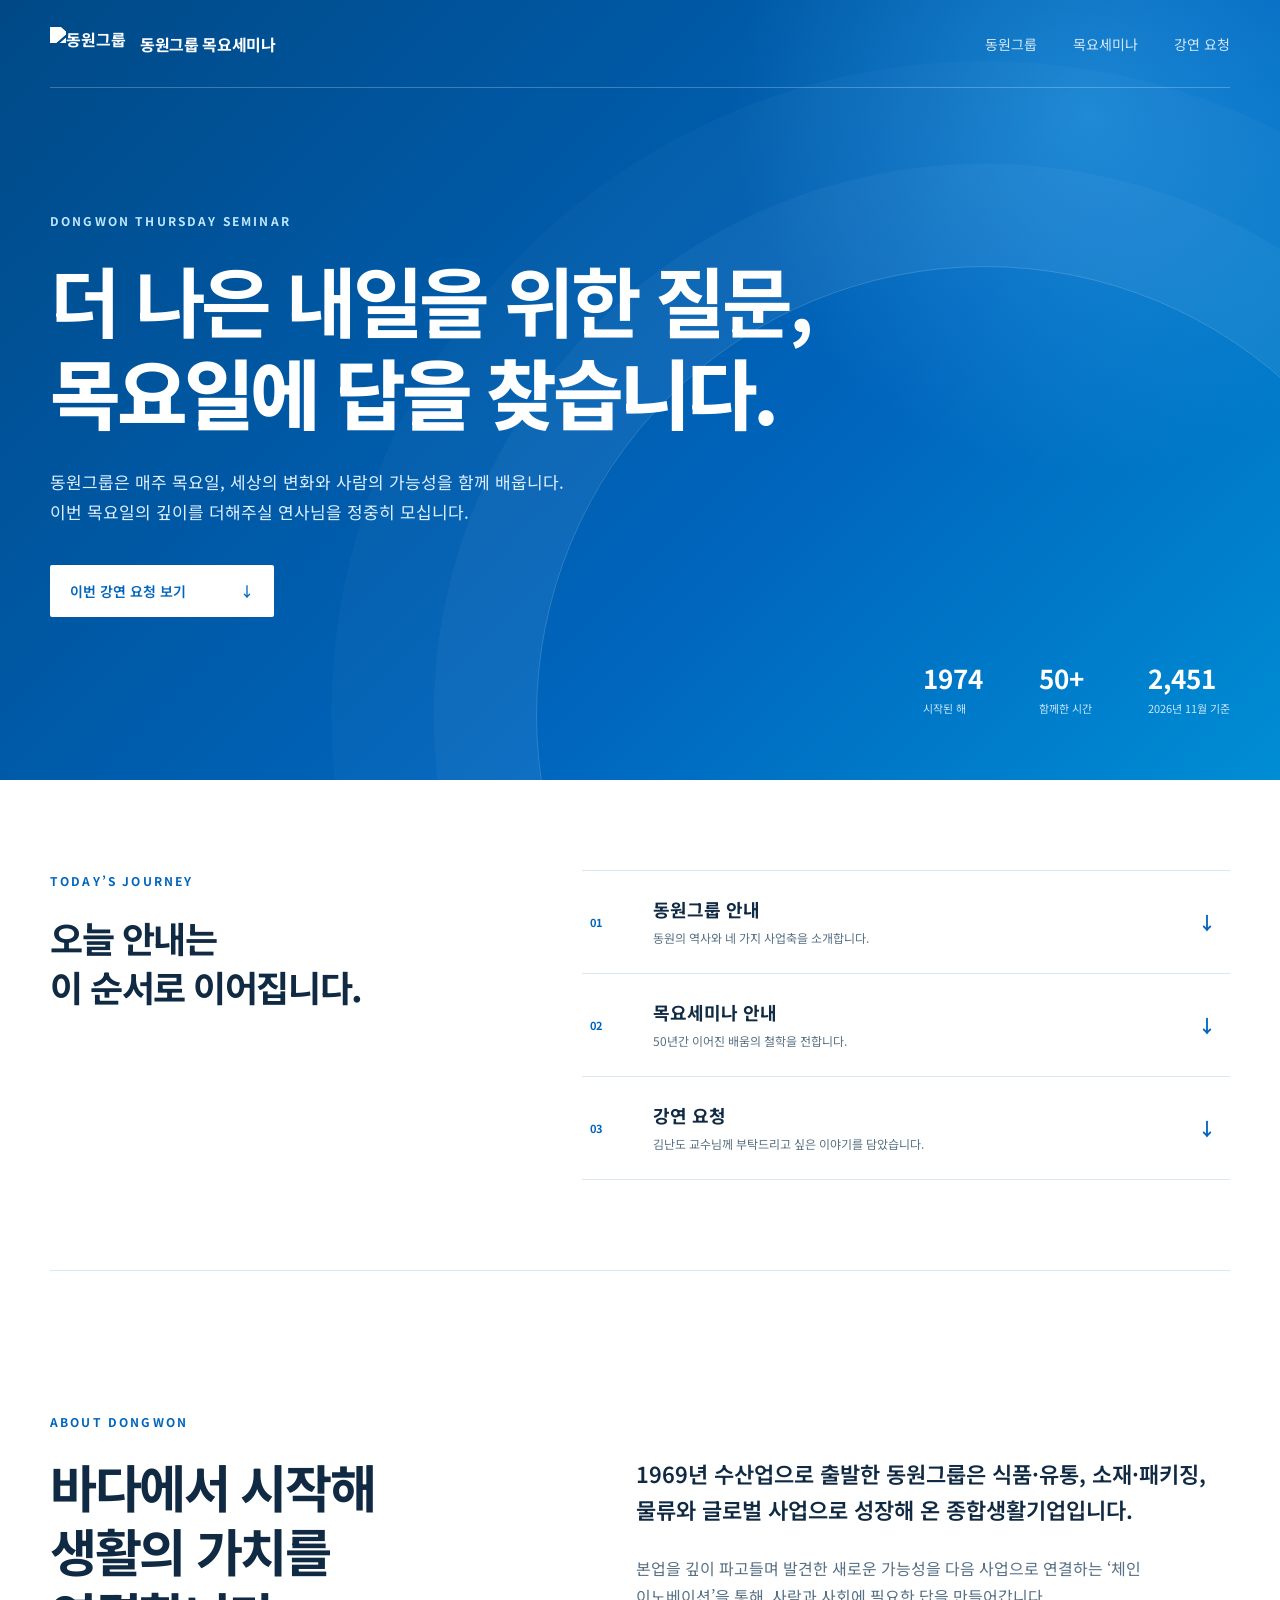
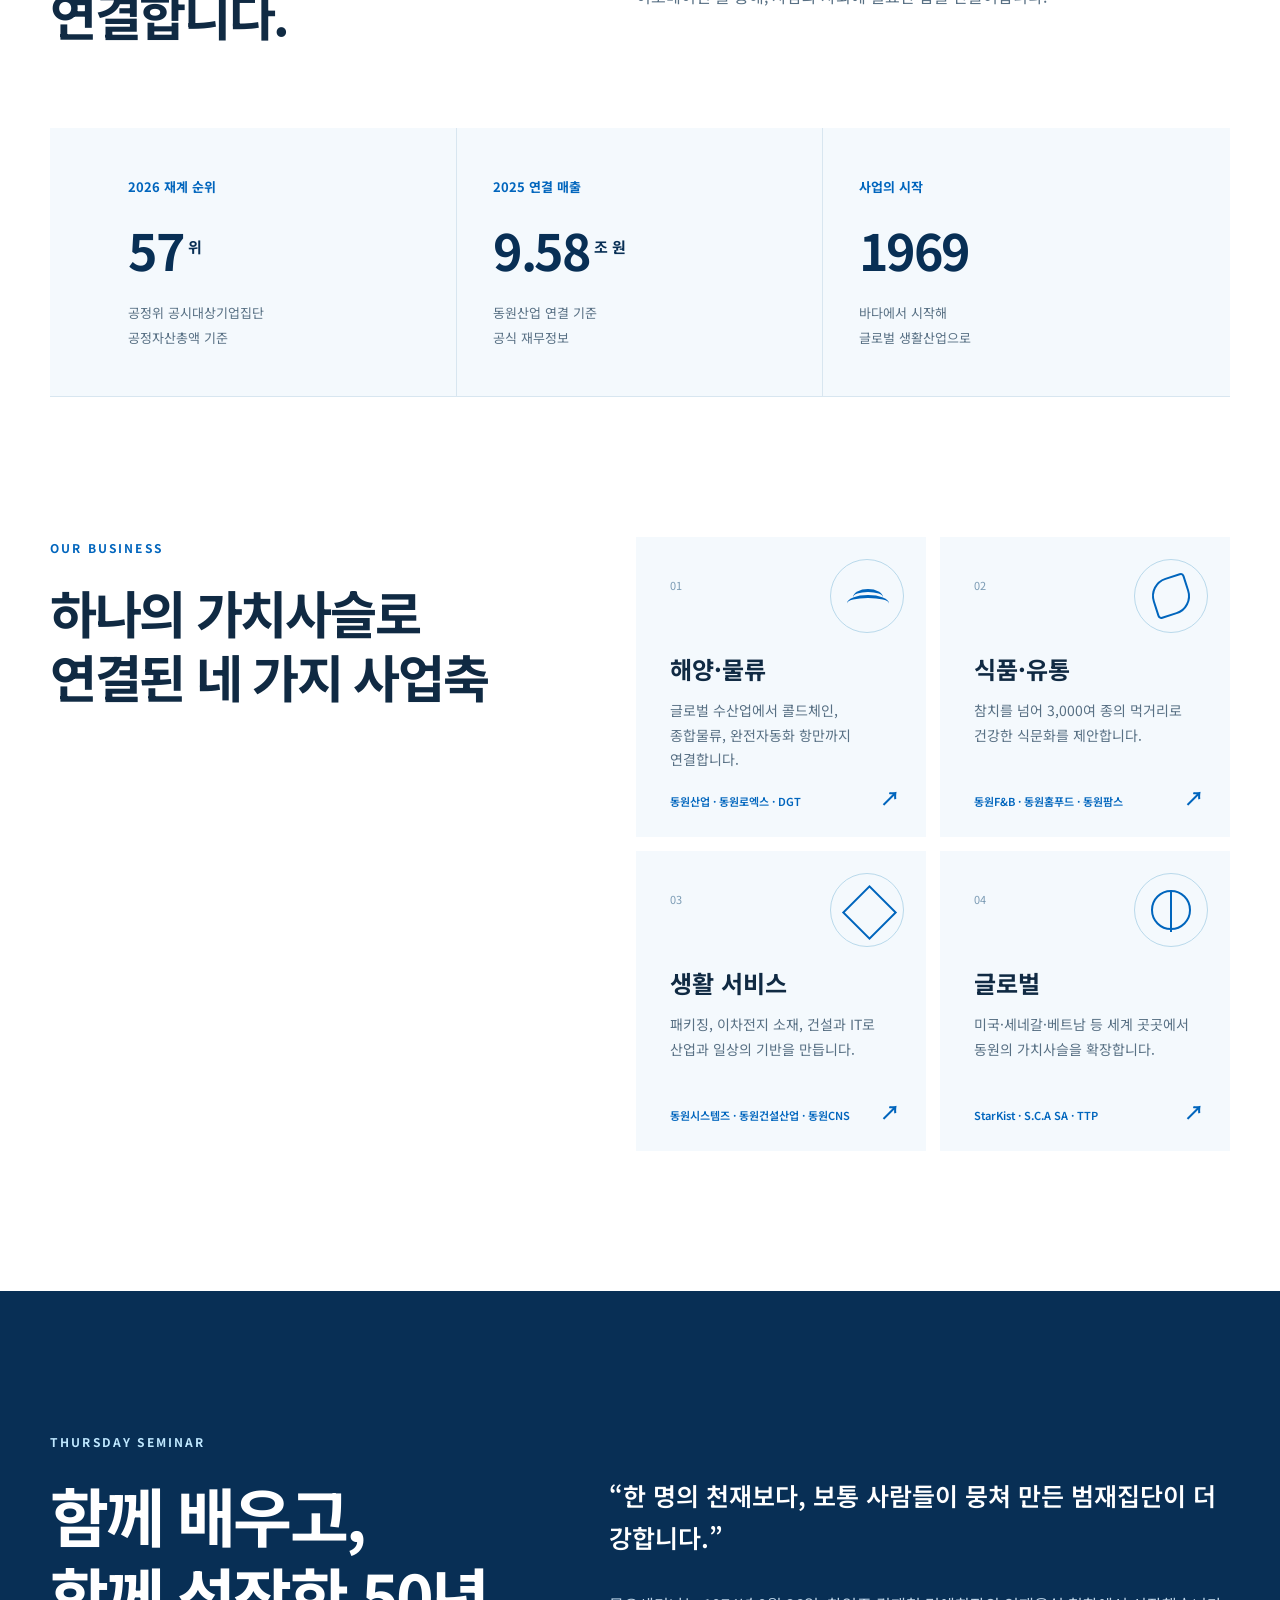
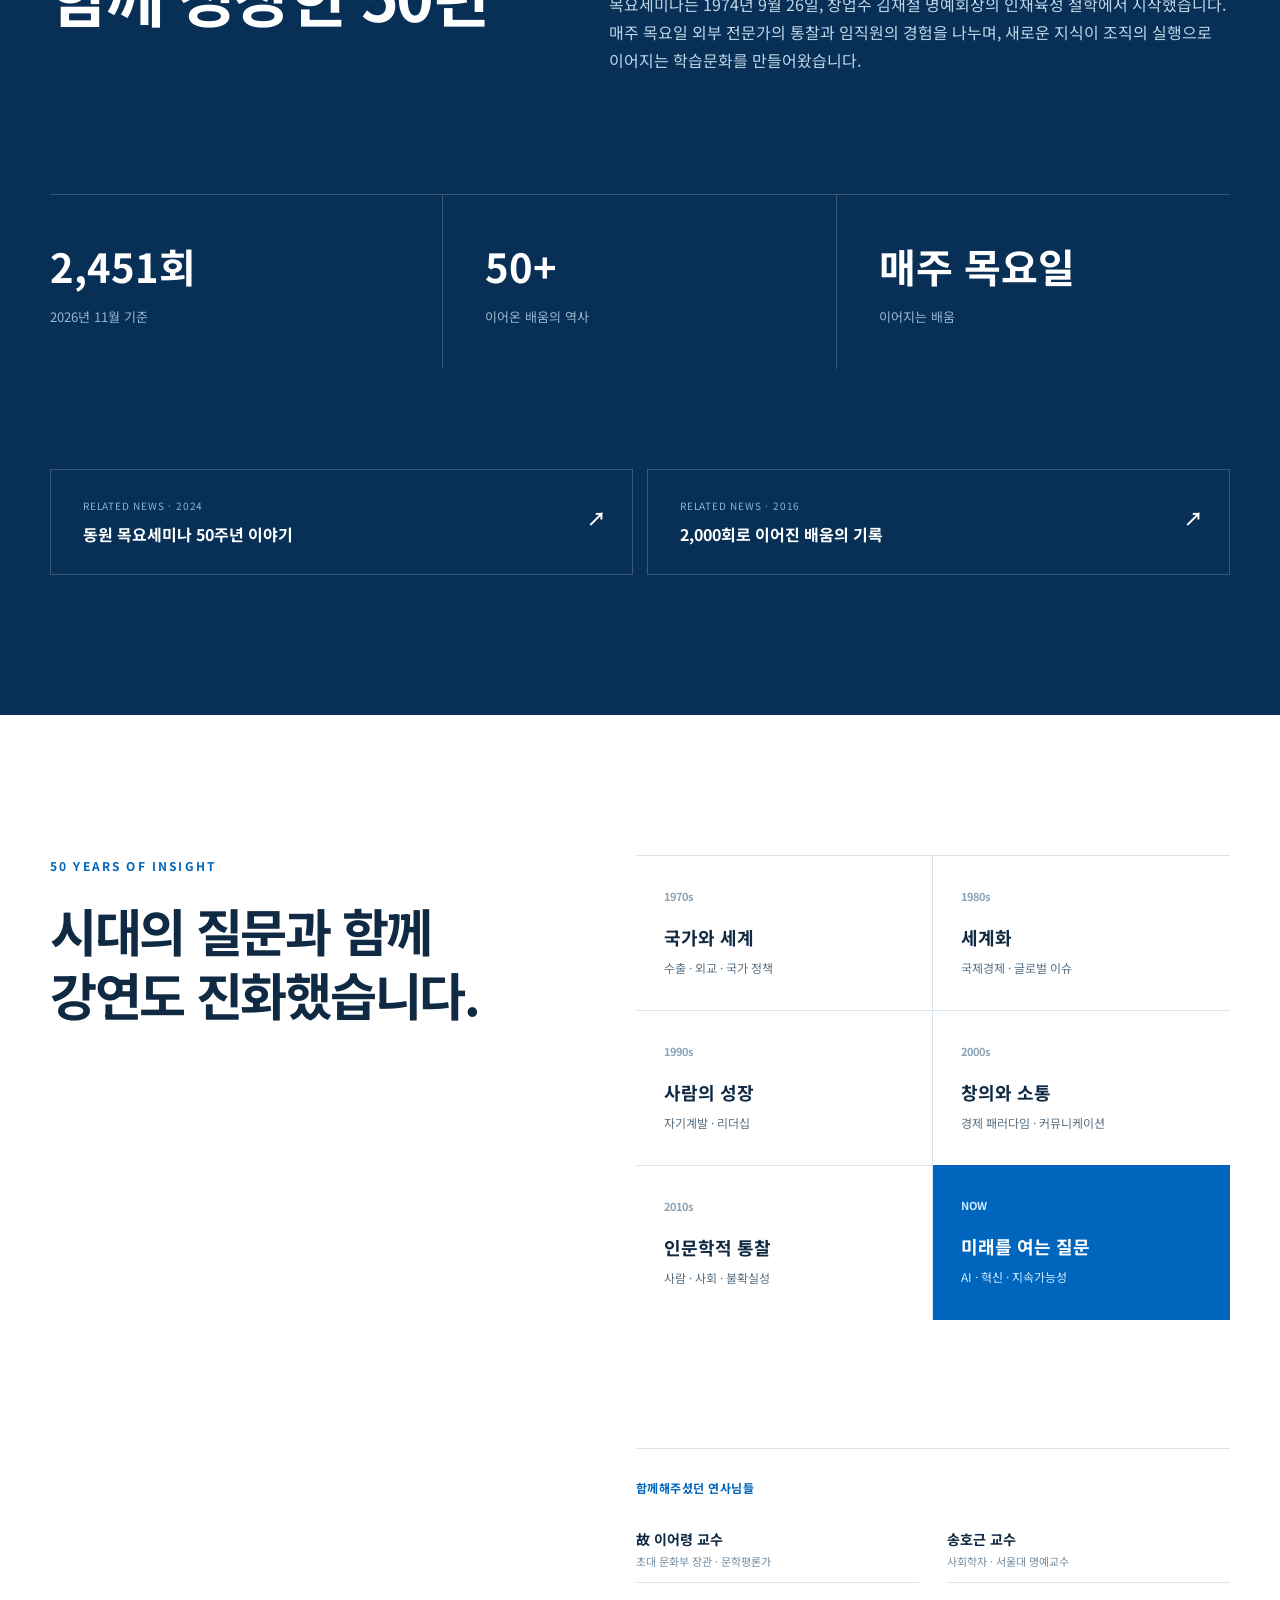
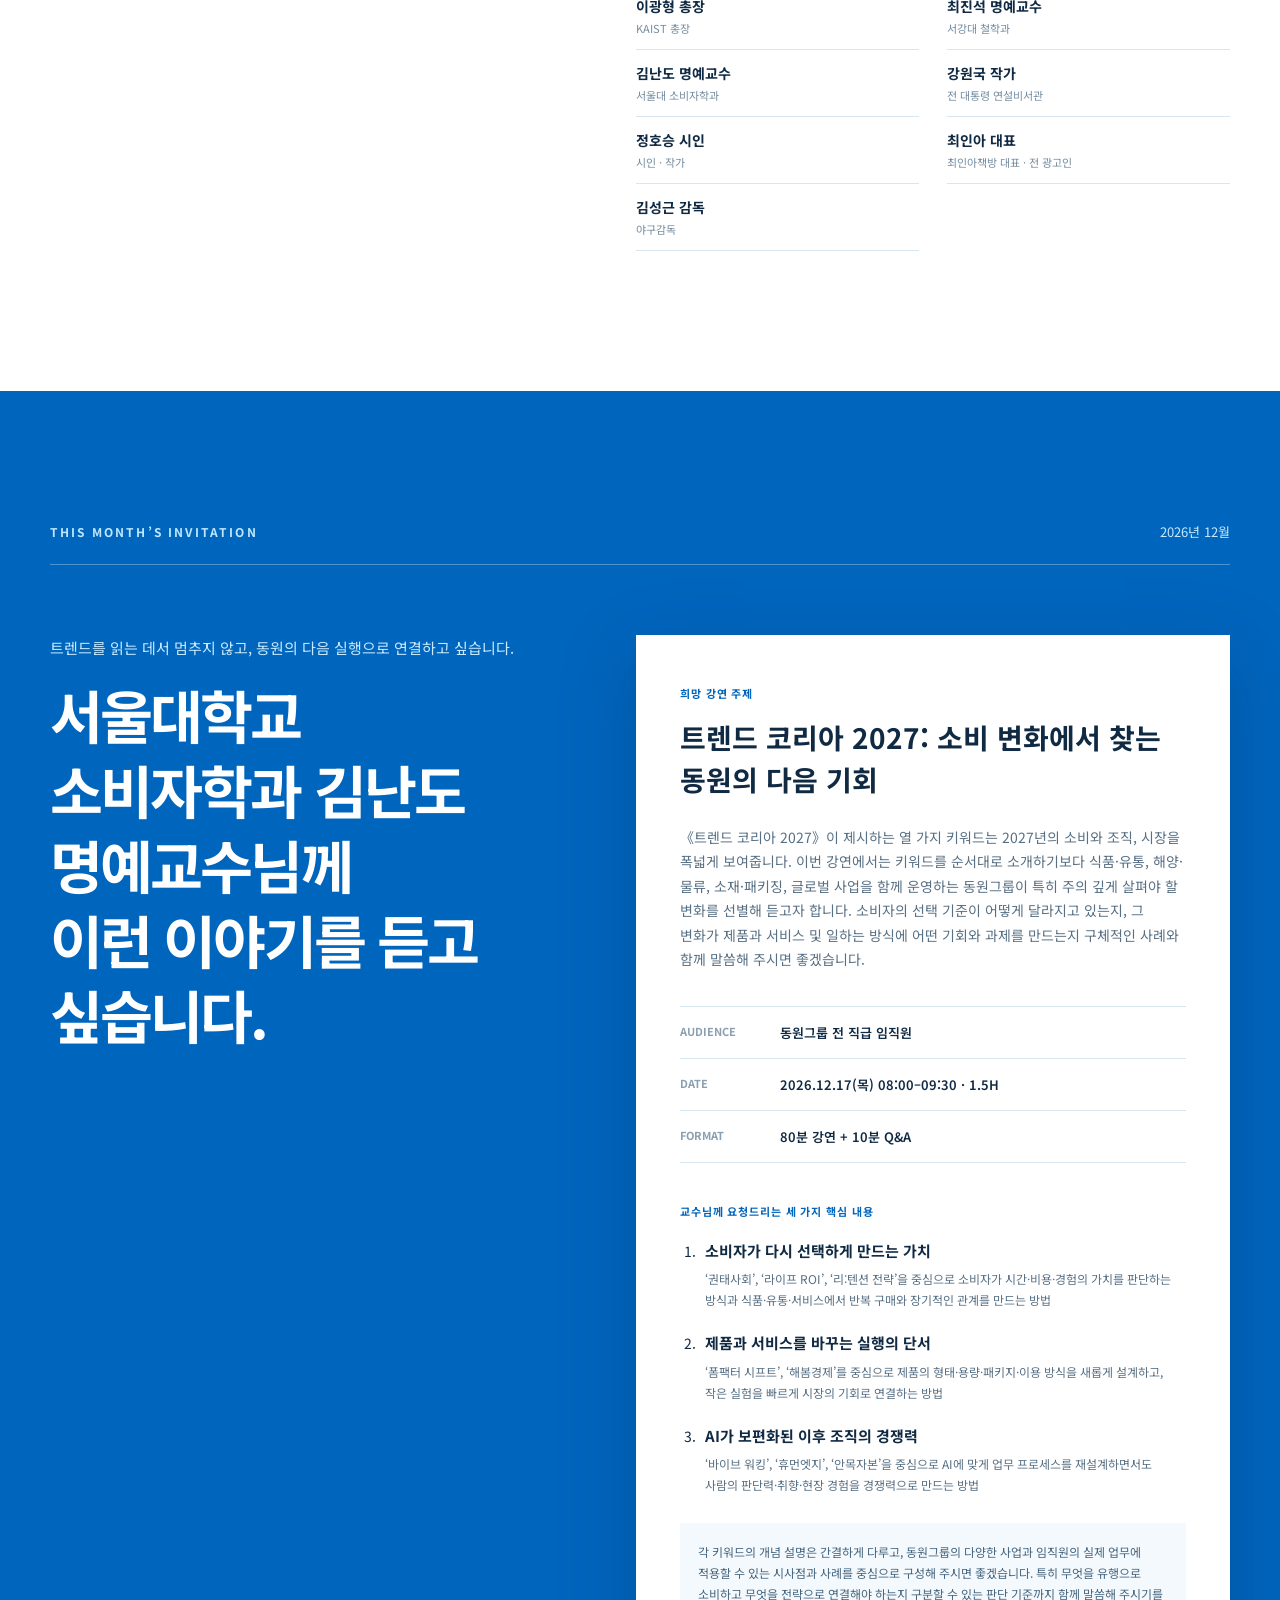
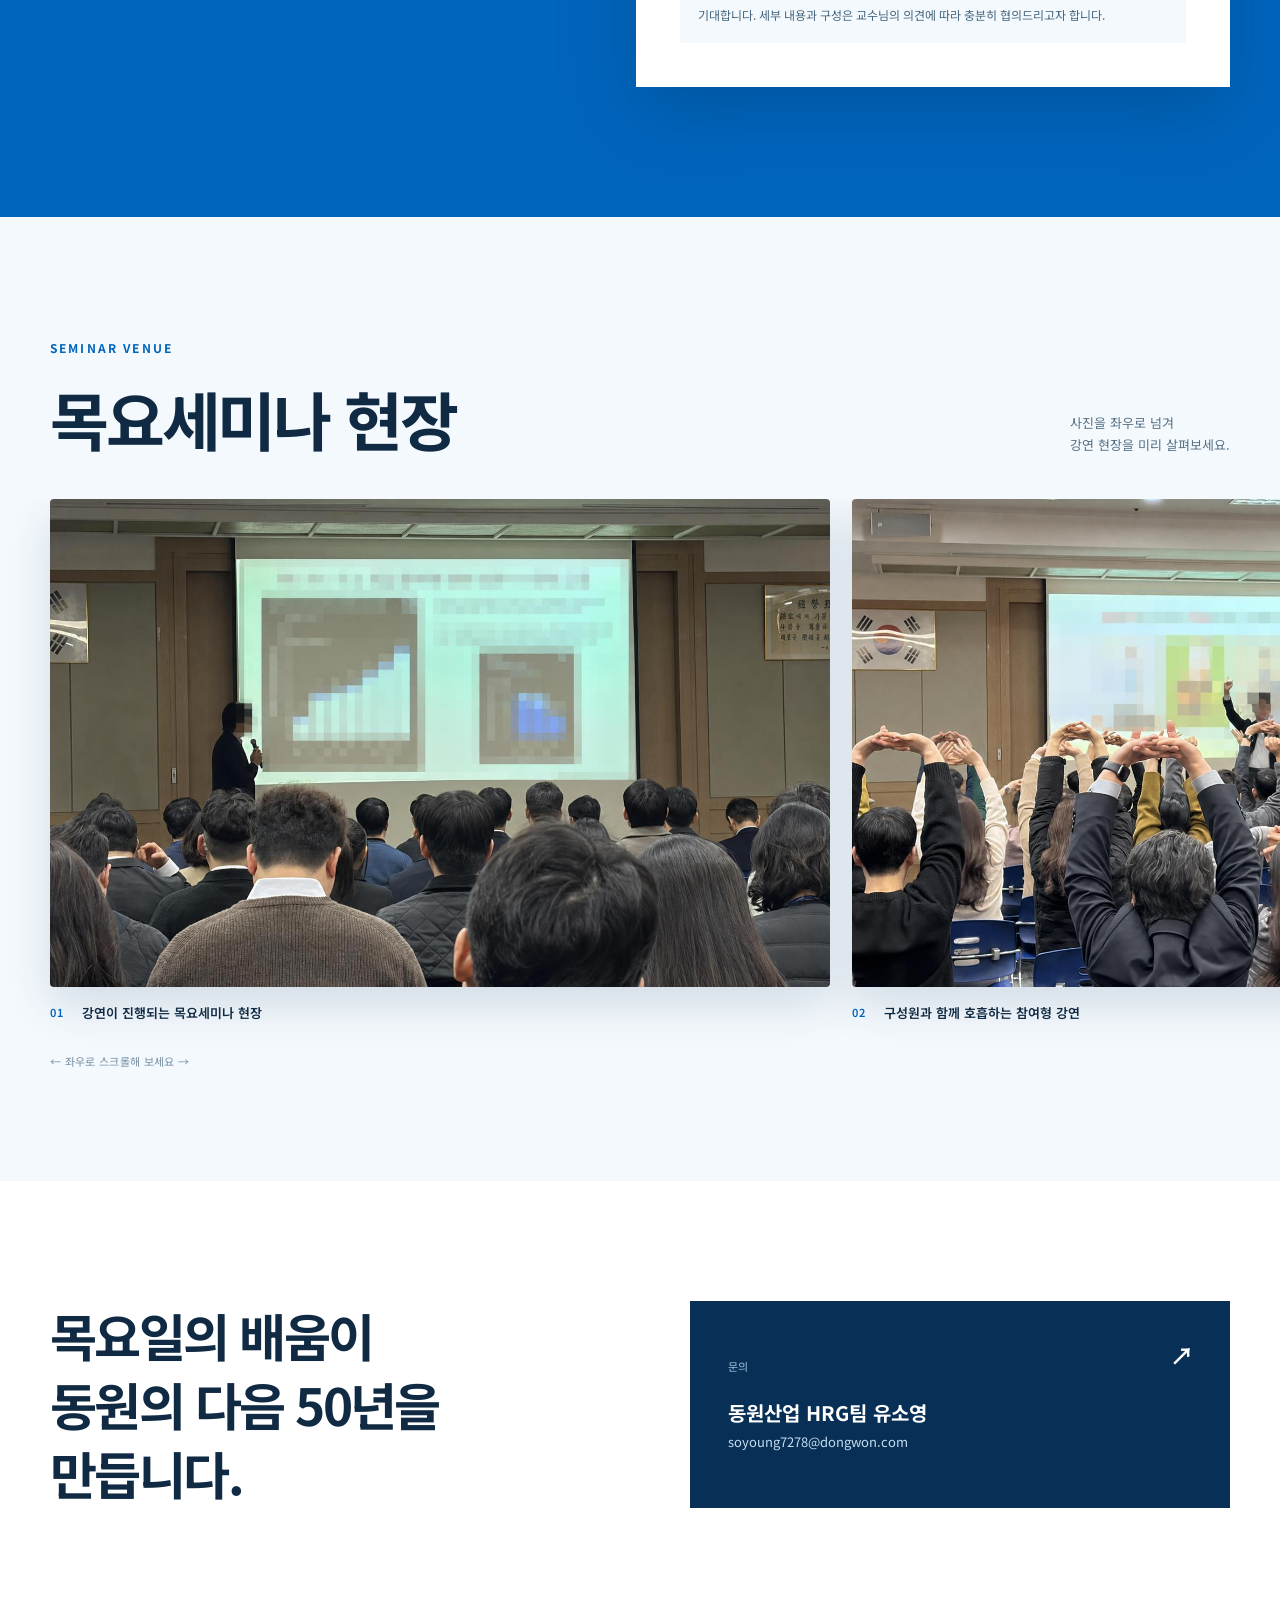
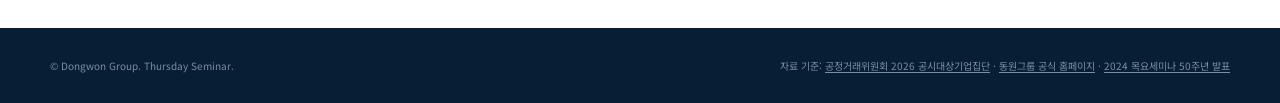
==== commit 70742313: "Update December seminar count and professor profile" ====
--- a/december/index.html
+++ b/december/index.html
@@ -1 +1 @@
-<!doctype html><html lang="ko"><head><meta charset="UTF-8" /><meta name="viewport" content="width=device-width, initial-scale=1.0" /><meta name="description" content="동원그룹과 목요세미나를 소개하고 김난도 교수님께 2026년 12월 강연을 정중히 제안드리는 안내 페이지입니다." /><meta name="theme-color" content="#0065bd" /><title>동원그룹 12월 목요세미나 | 김난도 교수님 초청 안내</title><link rel="preconnect" href="https://fonts.googleapis.com" /><link rel="preconnect" href="https://fonts.gstatic.com" crossorigin /><link href="https://fonts.googleapis.com/css2?family=Noto+Sans+KR:wght@400;500;600;700;800&display=swap" rel="stylesheet" /><link rel="stylesheet" href="../styles.css?v=20260730-final" /></head><body><header class="site-header"><a class="brand" href="#top" aria-label="동원그룹 목요세미나 처음으로"><span class="brand-ci"><img src="https://www.dongwon.com/asset/image/logo/ci_dongwon_group.svg" alt="동원그룹" /></span><span class="brand-title">동원그룹 목요세미나</span></a><nav aria-label="주요 메뉴"><a href="#dongwon">동원그룹</a><a href="#seminar">목요세미나</a><a href="#invitation">강연 요청</a></nav></header><main id="top"><section class="hero" aria-labelledby="hero-title"><div class="hero-lines" aria-hidden="true"></div><div class="hero-inner"><p class="eyebrow light">DONGWON THURSDAY SEMINAR</p><h1 id="hero-title">더 나은 내일을 위한 질문,<br /><span>목요일에 답을 찾습니다.</span></h1><p class="hero-copy"><span>동원그룹은 매주 목요일, 세상의 변화와 사람의 가능성을 함께 배웁니다.</span><span>이번 목요일의 깊이를 더해주실 연사님을 정중히 모십니다.</span></p><a class="button button-white" href="#invitation">이번 강연 요청 보기 <span aria-hidden="true">↓</span></a></div><div class="hero-index" aria-label="목요세미나 주요 수치"><div><strong>1974</strong><span>시작된 해</span></div><div><strong>50+</strong><span>함께한 시간</span></div><div><strong>2,439</strong><span>2026년 8월 기준</span></div></div></section><section class="journey" aria-labelledby="journey-title"><div class="journey-intro"><p class="eyebrow">TODAY’S JOURNEY</p><h2 id="journey-title">오늘 안내는<br />이 순서로 이어집니다.</h2></div><ol class="journey-list"><li><a href="#dongwon"><span>01</span><div><strong>동원그룹 안내</strong><p>동원의 역사와 네 가지 사업축을 소개합니다.</p></div><b aria-hidden="true">↓</b></a></li><li><a href="#seminar"><span>02</span><div><strong>목요세미나 안내</strong><p>50년간 이어진 배움의 철학을 전합니다.</p></div><b aria-hidden="true">↓</b></a></li><li><a href="#invitation"><span>03</span><div><strong>강연 요청</strong><p>김난도 교수님께 부탁드리고 싶은 이야기를 담았습니다.</p></div><b aria-hidden="true">↓</b></a></li></ol></section><section class="section intro" id="dongwon" aria-labelledby="dongwon-title"><div class="section-heading"><p class="eyebrow">ABOUT DONGWON</p><h2 id="dongwon-title">바다에서 시작해<br />생활의 가치를 연결합니다.</h2></div><div class="intro-copy"><p class="lead">1969년 수산업으로 출발한 동원그룹은 식품·유통, 소재·패키징, 물류와 글로벌 사업으로 성장해 온 종합생활기업입니다.</p><p>본업을 깊이 파고들며 발견한 새로운 가능성을 다음 사업으로 연결하는 ‘체인 이노베이션’을 통해, 사람과 사회에 필요한 답을 만들어갑니다.</p></div></section><section class="facts" aria-label="동원그룹 주요 현황"><article><p>2026 재계 순위</p><strong>57<sup>위</sup></strong><span>공정위 공시대상기업집단<br />공정자산총액 기준</span></article><article><p>2025 연결 매출</p><strong>9.58<sup>조 원</sup></strong><span>동원산업 연결 기준<br />공식 재무정보</span></article><article><p>사업의 시작</p><strong>1969</strong><span>바다에서 시작해<br />글로벌 생활산업으로</span></article></section><section class="section business" aria-labelledby="business-title"><div class="section-heading"><p class="eyebrow">OUR BUSINESS</p><h2 id="business-title">하나의 가치사슬로<br />연결된 네 가지 사업축</h2></div><div class="business-grid"><a href="https://www.dongwon.com/kr/business/dongwon-industries" target="_blank" rel="noreferrer" aria-label="동원그룹 해양·물류 사업 자세히 보기"><article><span class="business-number">01</span><div class="business-icon ocean" aria-hidden="true"></div><h3>해양·물류</h3><p>글로벌 수산업에서 콜드체인, 종합물류, 완전자동화 항만까지 연결합니다.</p><span class="companies">동원산업 · 동원로엑스 · DGT</span><b class="card-link" aria-hidden="true">↗</b></article></a><a href="https://www.dongwon.com/kr/business/dongwon-fnb" target="_blank" rel="noreferrer" aria-label="동원그룹 식품·유통 사업 자세히 보기"><article><span class="business-number">02</span><div class="business-icon food" aria-hidden="true"></div><h3>식품·유통</h3><p>참치를 넘어 3,000여 종의 먹거리로 건강한 식문화를 제안합니다.</p><span class="companies">동원F&amp;B · 동원홈푸드 · 동원팜스</span><b class="card-link" aria-hidden="true">↗</b></article></a><a href="https://www.dongwon.com/kr/business/dongwon-systems" target="_blank" rel="noreferrer" aria-label="동원그룹 생활 서비스 사업 자세히 보기"><article><span class="business-number">03</span><div class="business-icon life" aria-hidden="true"></div><h3>생활 서비스</h3><p>패키징, 이차전지 소재, 건설과 IT로 산업과 일상의 기반을 만듭니다.</p><span class="companies">동원시스템즈 · 동원건설산업 · 동원CNS</span><b class="card-link" aria-hidden="true">↗</b></article></a><a href="https://www.dongwon.com/kr/business/starkist" target="_blank" rel="noreferrer" aria-label="동원그룹 글로벌 사업 자세히 보기"><article><span class="business-number">04</span><div class="business-icon global" aria-hidden="true"></div><h3>글로벌</h3><p>미국·세네갈·베트남 등 세계 곳곳에서 동원의 가치사슬을 확장합니다.</p><span class="companies">StarKist · S.C.A SA · TTP</span><b class="card-link" aria-hidden="true">↗</b></article></a></div></section><section class="seminar" id="seminar" aria-labelledby="seminar-title"><div class="seminar-inner"><div class="section-heading inverse"><p class="eyebrow light">THURSDAY SEMINAR</p><h2 id="seminar-title">함께 배우고,<br />함께 성장한 50년</h2></div><div class="seminar-story"><p class="quote">“한 명의 천재보다, 보통 사람들이 뭉쳐 만든 범재집단이 더 강합니다.”</p><p>목요세미나는 1974년 9월 26일, 창업주 김재철 명예회장의 인재육성 철학에서 시작했습니다. 매주 목요일 외부 전문가의 통찰과 임직원의 경험을 나누며, 새로운 지식이 조직의 실행으로 이어지는 학습문화를 만들어왔습니다.</p></div><div class="seminar-stats"><div><strong>2,439회</strong><span>2026년 8월 기준</span></div><div><strong>50+</strong><span>이어온 배움의 역사</span></div><div><strong>매주 목요일</strong><span>이어지는 배움</span></div></div><div class="seminar-news"><a href="https://www.mk.co.kr/news/business/11125738" target="_blank" rel="noreferrer"><span>RELATED NEWS · 2024</span><strong>동원 목요세미나 50주년 이야기</strong><b aria-hidden="true">↗</b></a><a href="https://www.edaily.co.kr/News/Read?mediaCodeNo=257&newsId=02952006612680080" target="_blank" rel="noreferrer"><span>RELATED NEWS · 2016</span><strong>2,000회로 이어진 배움의 기록</strong><b aria-hidden="true">↗</b></a></div></div></section><section class="section evolution" aria-labelledby="evolution-title"><div class="section-heading"><p class="eyebrow">50 YEARS OF INSIGHT</p><h2 id="evolution-title">시대의 질문과 함께<br />강연도 진화했습니다.</h2></div><div class="timeline"><article><time>1970s</time><h3>국가와 세계</h3><p>수출 · 외교 · 국가 정책</p></article><article><time>1980s</time><h3>세계화</h3><p>국제경제 · 글로벌 이슈</p></article><article><time>1990s</time><h3>사람의 성장</h3><p>자기계발 · 리더십</p></article><article><time>2000s</time><h3>창의와 소통</h3><p>경제 패러다임 · 커뮤니케이션</p></article><article><time>2010s</time><h3>인문학적 통찰</h3><p>사람 · 사회 · 불확실성</p></article><article class="active"><time>NOW</time><h3>미래를 여는 질문</h3><p>AI · 혁신 · 지속가능성</p></article></div><div class="speakers"><p>함께해주셨던 연사님들</p><ul><li><strong>故 이어령 교수</strong><span>초대 문화부 장관 · 문학평론가</span></li><li><strong>송호근 교수</strong><span>사회학자 · 서울대 명예교수</span></li><li><strong>이광형 총장</strong><span>KAIST 총장</span></li><li><strong>최진석 명예교수</strong><span>서강대 철학과</span></li><li><strong>김난도 교수</strong><span>서울대 소비자학과</span></li><li><strong>강원국 작가</strong><span>전 대통령 연설비서관</span></li><li><strong>정호승 시인</strong><span>시인 · 작가</span></li><li><strong>최인아 대표</strong><span>최인아책방 대표 · 전 광고인</span></li><li><strong>김성근 감독</strong><span>야구감독</span></li></ul></div></section><section class="invitation" id="invitation" aria-labelledby="invite-title"><div class="invite-top"><p class="eyebrow light">THIS MONTH’S INVITATION</p><p class="invite-month" id="brief-month"></p></div><div class="invite-grid"><div class="invite-title"><p id="brief-kicker"></p><h2 id="invite-title"><span id="brief-speaker"></span>님께<br />이런 이야기를 듣고 싶습니다.</h2></div><div class="brief-card"><div class="brief-topic"><span>희망 강연 주제</span><h3 id="brief-topic"></h3></div><p id="brief-background"></p><dl><div><dt>Audience</dt><dd id="brief-audience"></dd></div><div><dt>Date</dt><dd id="brief-date"></dd></div><div><dt>Format</dt><dd id="brief-format"></dd></div></dl><div class="questions"><span>교수님께 요청드리는 세 가지 핵심 내용</span><ol id="brief-questions"></ol></div><p class="brief-note" id="brief-note"></p></div></div></section><section class="venue-gallery" aria-labelledby="venue-title"><div class="venue-heading"><div><p class="eyebrow">SEMINAR VENUE</p><h2 id="venue-title">목요세미나 현장</h2></div><p class="venue-guide">사진을 좌우로 넘겨<br />강연 현장을 미리 살펴보세요.</p></div><div class="venue-scroll" tabindex="0" role="region" aria-label="목요세미나 현장 사진. 좌우로 스크롤하여 볼 수 있습니다."><figure><img src="../assets/seminar-venue-1.jpg" alt="연사 얼굴과 발표자료를 모자이크 처리한 목요세미나 강연 현장" loading="lazy" /><figcaption><span>01</span> 강연이 진행되는 목요세미나 현장</figcaption></figure><figure><img src="../assets/seminar-venue-2.jpg" alt="연사 얼굴과 교육자료를 모자이크 처리한 참여형 목요세미나 현장" loading="lazy" /><figcaption><span>02</span> 구성원과 함께 호흡하는 참여형 강연</figcaption></figure><figure><img src="../assets/seminar-venue-3.jpg" alt="스크린과 연단이 마련된 동원그룹 목요세미나 강연장" loading="lazy" /><figcaption><span>03</span> 연사를 맞이할 목요세미나 강연장</figcaption></figure></div><p class="venue-swipe" aria-hidden="true">← 좌우로 스크롤해 보세요 →</p></section><section class="closing"><p>목요일의 배움이<br />동원의 다음 50년을 만듭니다.</p><a class="contact-link" href="mailto:soyoung7278@dongwon.com?subject=%EB%8F%99%EC%9B%90%EA%B7%B8%EB%A3%B9%20%EB%AA%A9%EC%9A%94%EC%84%B8%EB%AF%B8%EB%82%98%20%EB%AC%B8%EC%9D%98"><span>문의</span><strong>동원산업 HRG팀 유소영</strong><em>soyoung7278@dongwon.com</em><b aria-hidden="true">↗</b></a></section></main><footer><span>© Dongwon Group. Thursday Seminar.</span><span class="sources">자료 기준: <a href="https://www.korea.kr/briefing/policyBriefingView.do?newsId=156759051" target="_blank" rel="noreferrer">공정거래위원회 2026 공시대상기업집단</a> · <a href="https://www.dongwon.com/kr" target="_blank" rel="noreferrer">동원그룹 공식 홈페이지</a> · <a href="https://www.mk.co.kr/news/business/11125738" target="_blank" rel="noreferrer">2024 목요세미나 50주년 발표</a></span></footer><a class="mobile-contact" href="mailto:soyoung7278@dongwon.com?subject=%EB%8F%99%EC%9B%90%EA%B7%B8%EB%A3%B9%20%EB%AA%A9%EC%9A%94%EC%84%B8%EB%AF%B8%EB%82%98%20%EB%AC%B8%EC%9D%98">유소영 담당자에게 문의하기</a><script src="./content/monthly-brief.js"></script><script src="../script.js"></script></body></html>
+<!doctype html><html lang="ko"><head><meta charset="UTF-8" /><meta name="viewport" content="width=device-width, initial-scale=1.0" /><meta name="description" content="동원그룹과 목요세미나를 소개하고 김난도 교수님께 2026년 12월 강연을 정중히 제안드리는 안내 페이지입니다." /><meta name="theme-color" content="#0065bd" /><title>동원그룹 12월 목요세미나 | 김난도 교수님 초청 안내</title><link rel="preconnect" href="https://fonts.googleapis.com" /><link rel="preconnect" href="https://fonts.gstatic.com" crossorigin /><link href="https://fonts.googleapis.com/css2?family=Noto+Sans+KR:wght@400;500;600;700;800&display=swap" rel="stylesheet" /><link rel="stylesheet" href="../styles.css?v=20260730-final" /></head><body><header class="site-header"><a class="brand" href="#top" aria-label="동원그룹 목요세미나 처음으로"><span class="brand-ci"><img src="https://www.dongwon.com/asset/image/logo/ci_dongwon_group.svg" alt="동원그룹" /></span><span class="brand-title">동원그룹 목요세미나</span></a><nav aria-label="주요 메뉴"><a href="#dongwon">동원그룹</a><a href="#seminar">목요세미나</a><a href="#invitation">강연 요청</a></nav></header><main id="top"><section class="hero" aria-labelledby="hero-title"><div class="hero-lines" aria-hidden="true"></div><div class="hero-inner"><p class="eyebrow light">DONGWON THURSDAY SEMINAR</p><h1 id="hero-title">더 나은 내일을 위한 질문,<br /><span>목요일에 답을 찾습니다.</span></h1><p class="hero-copy"><span>동원그룹은 매주 목요일, 세상의 변화와 사람의 가능성을 함께 배웁니다.</span><span>이번 목요일의 깊이를 더해주실 연사님을 정중히 모십니다.</span></p><a class="button button-white" href="#invitation">이번 강연 요청 보기 <span aria-hidden="true">↓</span></a></div><div class="hero-index" aria-label="목요세미나 주요 수치"><div><strong>1974</strong><span>시작된 해</span></div><div><strong>50+</strong><span>함께한 시간</span></div><div><strong>2,451</strong><span>2026년 11월 기준</span></div></div></section><section class="journey" aria-labelledby="journey-title"><div class="journey-intro"><p class="eyebrow">TODAY’S JOURNEY</p><h2 id="journey-title">오늘 안내는<br />이 순서로 이어집니다.</h2></div><ol class="journey-list"><li><a href="#dongwon"><span>01</span><div><strong>동원그룹 안내</strong><p>동원의 역사와 네 가지 사업축을 소개합니다.</p></div><b aria-hidden="true">↓</b></a></li><li><a href="#seminar"><span>02</span><div><strong>목요세미나 안내</strong><p>50년간 이어진 배움의 철학을 전합니다.</p></div><b aria-hidden="true">↓</b></a></li><li><a href="#invitation"><span>03</span><div><strong>강연 요청</strong><p>김난도 교수님께 부탁드리고 싶은 이야기를 담았습니다.</p></div><b aria-hidden="true">↓</b></a></li></ol></section><section class="section intro" id="dongwon" aria-labelledby="dongwon-title"><div class="section-heading"><p class="eyebrow">ABOUT DONGWON</p><h2 id="dongwon-title">바다에서 시작해<br />생활의 가치를 연결합니다.</h2></div><div class="intro-copy"><p class="lead">1969년 수산업으로 출발한 동원그룹은 식품·유통, 소재·패키징, 물류와 글로벌 사업으로 성장해 온 종합생활기업입니다.</p><p>본업을 깊이 파고들며 발견한 새로운 가능성을 다음 사업으로 연결하는 ‘체인 이노베이션’을 통해, 사람과 사회에 필요한 답을 만들어갑니다.</p></div></section><section class="facts" aria-label="동원그룹 주요 현황"><article><p>2026 재계 순위</p><strong>57<sup>위</sup></strong><span>공정위 공시대상기업집단<br />공정자산총액 기준</span></article><article><p>2025 연결 매출</p><strong>9.58<sup>조 원</sup></strong><span>동원산업 연결 기준<br />공식 재무정보</span></article><article><p>사업의 시작</p><strong>1969</strong><span>바다에서 시작해<br />글로벌 생활산업으로</span></article></section><section class="section business" aria-labelledby="business-title"><div class="section-heading"><p class="eyebrow">OUR BUSINESS</p><h2 id="business-title">하나의 가치사슬로<br />연결된 네 가지 사업축</h2></div><div class="business-grid"><a href="https://www.dongwon.com/kr/business/dongwon-industries" target="_blank" rel="noreferrer" aria-label="동원그룹 해양·물류 사업 자세히 보기"><article><span class="business-number">01</span><div class="business-icon ocean" aria-hidden="true"></div><h3>해양·물류</h3><p>글로벌 수산업에서 콜드체인, 종합물류, 완전자동화 항만까지 연결합니다.</p><span class="companies">동원산업 · 동원로엑스 · DGT</span><b class="card-link" aria-hidden="true">↗</b></article></a><a href="https://www.dongwon.com/kr/business/dongwon-fnb" target="_blank" rel="noreferrer" aria-label="동원그룹 식품·유통 사업 자세히 보기"><article><span class="business-number">02</span><div class="business-icon food" aria-hidden="true"></div><h3>식품·유통</h3><p>참치를 넘어 3,000여 종의 먹거리로 건강한 식문화를 제안합니다.</p><span class="companies">동원F&amp;B · 동원홈푸드 · 동원팜스</span><b class="card-link" aria-hidden="true">↗</b></article></a><a href="https://www.dongwon.com/kr/business/dongwon-systems" target="_blank" rel="noreferrer" aria-label="동원그룹 생활 서비스 사업 자세히 보기"><article><span class="business-number">03</span><div class="business-icon life" aria-hidden="true"></div><h3>생활 서비스</h3><p>패키징, 이차전지 소재, 건설과 IT로 산업과 일상의 기반을 만듭니다.</p><span class="companies">동원시스템즈 · 동원건설산업 · 동원CNS</span><b class="card-link" aria-hidden="true">↗</b></article></a><a href="https://www.dongwon.com/kr/business/starkist" target="_blank" rel="noreferrer" aria-label="동원그룹 글로벌 사업 자세히 보기"><article><span class="business-number">04</span><div class="business-icon global" aria-hidden="true"></div><h3>글로벌</h3><p>미국·세네갈·베트남 등 세계 곳곳에서 동원의 가치사슬을 확장합니다.</p><span class="companies">StarKist · S.C.A SA · TTP</span><b class="card-link" aria-hidden="true">↗</b></article></a></div></section><section class="seminar" id="seminar" aria-labelledby="seminar-title"><div class="seminar-inner"><div class="section-heading inverse"><p class="eyebrow light">THURSDAY SEMINAR</p><h2 id="seminar-title">함께 배우고,<br />함께 성장한 50년</h2></div><div class="seminar-story"><p class="quote">“한 명의 천재보다, 보통 사람들이 뭉쳐 만든 범재집단이 더 강합니다.”</p><p>목요세미나는 1974년 9월 26일, 창업주 김재철 명예회장의 인재육성 철학에서 시작했습니다. 매주 목요일 외부 전문가의 통찰과 임직원의 경험을 나누며, 새로운 지식이 조직의 실행으로 이어지는 학습문화를 만들어왔습니다.</p></div><div class="seminar-stats"><div><strong>2,451회</strong><span>2026년 11월 기준</span></div><div><strong>50+</strong><span>이어온 배움의 역사</span></div><div><strong>매주 목요일</strong><span>이어지는 배움</span></div></div><div class="seminar-news"><a href="https://www.mk.co.kr/news/business/11125738" target="_blank" rel="noreferrer"><span>RELATED NEWS · 2024</span><strong>동원 목요세미나 50주년 이야기</strong><b aria-hidden="true">↗</b></a><a href="https://www.edaily.co.kr/News/Read?mediaCodeNo=257&newsId=02952006612680080" target="_blank" rel="noreferrer"><span>RELATED NEWS · 2016</span><strong>2,000회로 이어진 배움의 기록</strong><b aria-hidden="true">↗</b></a></div></div></section><section class="section evolution" aria-labelledby="evolution-title"><div class="section-heading"><p class="eyebrow">50 YEARS OF INSIGHT</p><h2 id="evolution-title">시대의 질문과 함께<br />강연도 진화했습니다.</h2></div><div class="timeline"><article><time>1970s</time><h3>국가와 세계</h3><p>수출 · 외교 · 국가 정책</p></article><article><time>1980s</time><h3>세계화</h3><p>국제경제 · 글로벌 이슈</p></article><article><time>1990s</time><h3>사람의 성장</h3><p>자기계발 · 리더십</p></article><article><time>2000s</time><h3>창의와 소통</h3><p>경제 패러다임 · 커뮤니케이션</p></article><article><time>2010s</time><h3>인문학적 통찰</h3><p>사람 · 사회 · 불확실성</p></article><article class="active"><time>NOW</time><h3>미래를 여는 질문</h3><p>AI · 혁신 · 지속가능성</p></article></div><div class="speakers"><p>함께해주셨던 연사님들</p><ul><li><strong>故 이어령 교수</strong><span>초대 문화부 장관 · 문학평론가</span></li><li><strong>송호근 교수</strong><span>사회학자 · 서울대 명예교수</span></li><li><strong>이광형 총장</strong><span>KAIST 총장</span></li><li><strong>최진석 명예교수</strong><span>서강대 철학과</span></li><li><strong>김난도 명예교수</strong><span>서울대 소비자학과</span></li><li><strong>강원국 작가</strong><span>전 대통령 연설비서관</span></li><li><strong>정호승 시인</strong><span>시인 · 작가</span></li><li><strong>최인아 대표</strong><span>최인아책방 대표 · 전 광고인</span></li><li><strong>김성근 감독</strong><span>야구감독</span></li></ul></div></section><section class="invitation" id="invitation" aria-labelledby="invite-title"><div class="invite-top"><p class="eyebrow light">THIS MONTH’S INVITATION</p><p class="invite-month" id="brief-month"></p></div><div class="invite-grid"><div class="invite-title"><p id="brief-kicker"></p><h2 id="invite-title"><span id="brief-speaker"></span>님께<br />이런 이야기를 듣고 싶습니다.</h2></div><div class="brief-card"><div class="brief-topic"><span>희망 강연 주제</span><h3 id="brief-topic"></h3></div><p id="brief-background"></p><dl><div><dt>Audience</dt><dd id="brief-audience"></dd></div><div><dt>Date</dt><dd id="brief-date"></dd></div><div><dt>Format</dt><dd id="brief-format"></dd></div></dl><div class="questions"><span>교수님께 요청드리는 세 가지 핵심 내용</span><ol id="brief-questions"></ol></div><p class="brief-note" id="brief-note"></p></div></div></section><section class="venue-gallery" aria-labelledby="venue-title"><div class="venue-heading"><div><p class="eyebrow">SEMINAR VENUE</p><h2 id="venue-title">목요세미나 현장</h2></div><p class="venue-guide">사진을 좌우로 넘겨<br />강연 현장을 미리 살펴보세요.</p></div><div class="venue-scroll" tabindex="0" role="region" aria-label="목요세미나 현장 사진. 좌우로 스크롤하여 볼 수 있습니다."><figure><img src="../assets/seminar-venue-1.jpg" alt="연사 얼굴과 발표자료를 모자이크 처리한 목요세미나 강연 현장" loading="lazy" /><figcaption><span>01</span> 강연이 진행되는 목요세미나 현장</figcaption></figure><figure><img src="../assets/seminar-venue-2.jpg" alt="연사 얼굴과 교육자료를 모자이크 처리한 참여형 목요세미나 현장" loading="lazy" /><figcaption><span>02</span> 구성원과 함께 호흡하는 참여형 강연</figcaption></figure><figure><img src="../assets/seminar-venue-3.jpg" alt="스크린과 연단이 마련된 동원그룹 목요세미나 강연장" loading="lazy" /><figcaption><span>03</span> 연사를 맞이할 목요세미나 강연장</figcaption></figure></div><p class="venue-swipe" aria-hidden="true">← 좌우로 스크롤해 보세요 →</p></section><section class="closing"><p>목요일의 배움이<br />동원의 다음 50년을 만듭니다.</p><a class="contact-link" href="mailto:soyoung7278@dongwon.com?subject=%EB%8F%99%EC%9B%90%EA%B7%B8%EB%A3%B9%20%EB%AA%A9%EC%9A%94%EC%84%B8%EB%AF%B8%EB%82%98%20%EB%AC%B8%EC%9D%98"><span>문의</span><strong>동원산업 HRG팀 유소영</strong><em>soyoung7278@dongwon.com</em><b aria-hidden="true">↗</b></a></section></main><footer><span>© Dongwon Group. Thursday Seminar.</span><span class="sources">자료 기준: <a href="https://www.korea.kr/briefing/policyBriefingView.do?newsId=156759051" target="_blank" rel="noreferrer">공정거래위원회 2026 공시대상기업집단</a> · <a href="https://www.dongwon.com/kr" target="_blank" rel="noreferrer">동원그룹 공식 홈페이지</a> · <a href="https://www.mk.co.kr/news/business/11125738" target="_blank" rel="noreferrer">2024 목요세미나 50주년 발표</a></span></footer><a class="mobile-contact" href="mailto:soyoung7278@dongwon.com?subject=%EB%8F%99%EC%9B%90%EA%B7%B8%EB%A3%B9%20%EB%AA%A9%EC%9A%94%EC%84%B8%EB%AF%B8%EB%82%98%20%EB%AC%B8%EC%9D%98">유소영 담당자에게 문의하기</a><script src="./content/monthly-brief.js"></script><script src="../script.js"></script></body></html>
